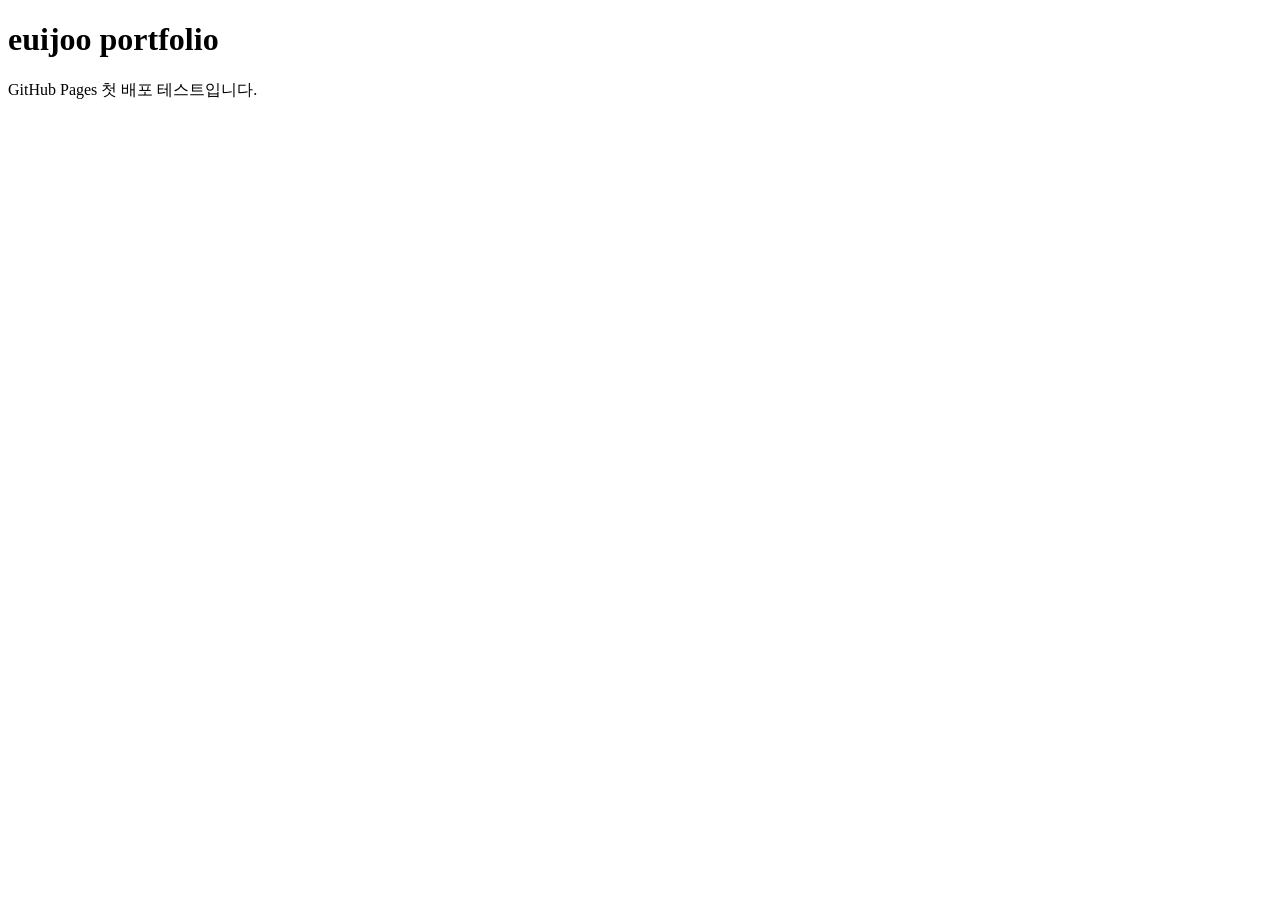
==== index.html @ d1ede88b "Add initial index.html for portfolio site" ====
<!DOCTYPE html>
<html lang="ko">
<head>
  <meta charset="UTF-8" />
  <meta name="viewport" content="width=device-width, initial-scale=1.0" />
  <title>euijoo portfolio</title>
</head>
<body>
  <h1>euijoo portfolio</h1>
  <p>GitHub Pages 첫 배포 테스트입니다.</p>
</body>
</html>
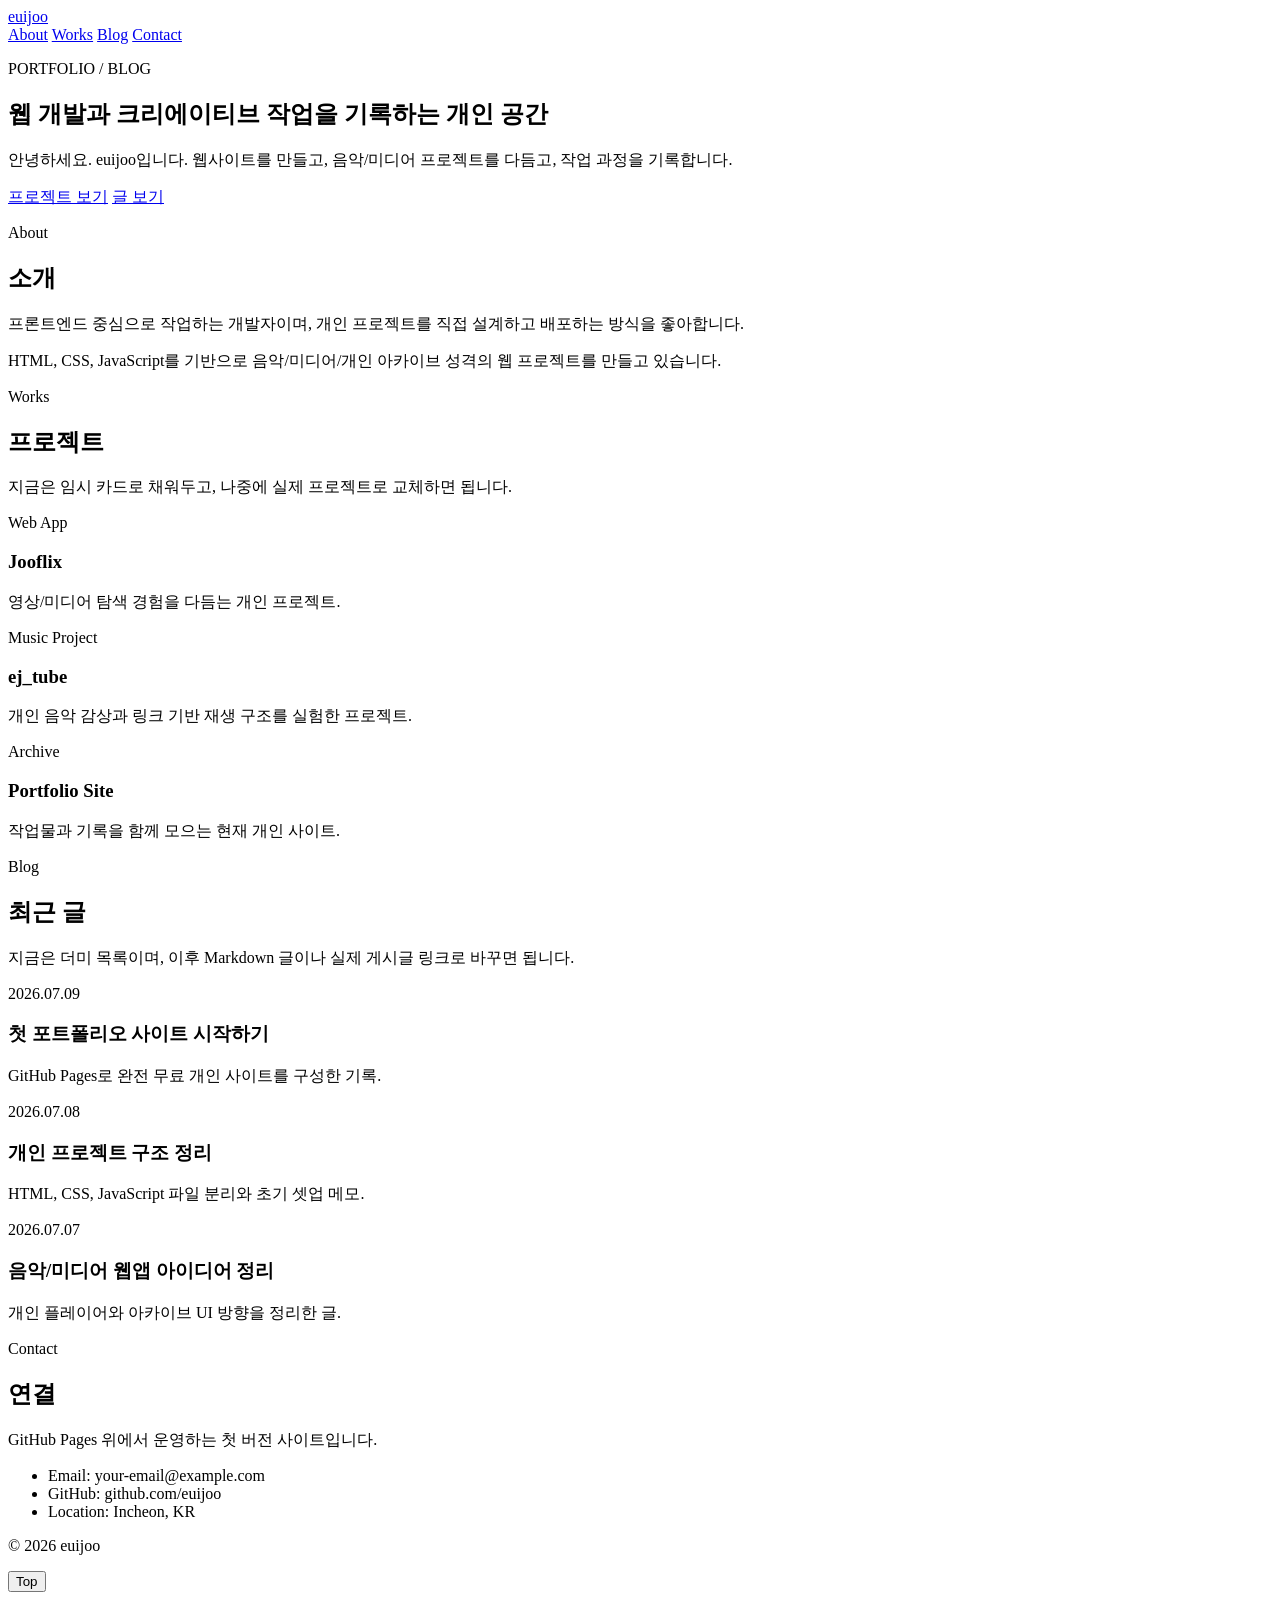
==== commit 97208ce6: "Update index.html" ====
--- a/index.html
+++ b/index.html
@@ -3,10 +3,164 @@
 <head>
   <meta charset="UTF-8" />
   <meta name="viewport" content="width=device-width, initial-scale=1.0" />
-  <title>euijoo portfolio</title>
+  <title>euijoo — portfolio & blog</title>
+  <meta
+    name="description"
+    content="euijoo의 포트폴리오와 블로그. 웹 개발, 크리에이티브 프로젝트, 기록을 담는 개인 사이트."
+  />
+  <link rel="stylesheet" href="style.css" />
 </head>
 <body>
-  <h1>euijoo portfolio</h1>
-  <p>GitHub Pages 첫 배포 테스트입니다.</p>
+  <header class="site-header">
+    <div class="container header-inner">
+      <a href="#home" class="logo">euijoo</a>
+      <nav class="nav">
+        <a href="#about">About</a>
+        <a href="#works">Works</a>
+        <a href="#blog">Blog</a>
+        <a href="#contact">Contact</a>
+      </nav>
+    </div>
+  </header>
+
+  <main id="home">
+    <section class="hero">
+      <div class="container hero-inner">
+        <p class="eyebrow">PORTFOLIO / BLOG</p>
+        <h1>
+          웹 개발과 크리에이티브 작업을
+          기록하는 개인 공간
+        </h1>
+        <p class="hero-text">
+          안녕하세요. euijoo입니다.
+          웹사이트를 만들고, 음악/미디어 프로젝트를 다듬고,
+          작업 과정을 기록합니다.
+        </p>
+        <div class="hero-actions">
+          <a href="#works" class="btn btn-dark">프로젝트 보기</a>
+          <a href="#blog" class="btn btn-light">글 보기</a>
+        </div>
+      </div>
+    </section>
+
+    <section id="about" class="section">
+      <div class="container section-grid">
+        <div>
+          <p class="section-label">About</p>
+          <h2>소개</h2>
+        </div>
+        <div class="content-block">
+          <p>
+            프론트엔드 중심으로 작업하는 개발자이며,
+            개인 프로젝트를 직접 설계하고 배포하는 방식을 좋아합니다.
+          </p>
+          <p>
+            HTML, CSS, JavaScript를 기반으로
+            음악/미디어/개인 아카이브 성격의 웹 프로젝트를 만들고 있습니다.
+          </p>
+        </div>
+      </div>
+    </section>
+
+    <section id="works" class="section border-top">
+      <div class="container">
+        <div class="section-head">
+          <div>
+            <p class="section-label">Works</p>
+            <h2>프로젝트</h2>
+          </div>
+          <p class="section-sub">
+            지금은 임시 카드로 채워두고, 나중에 실제 프로젝트로 교체하면 됩니다.
+          </p>
+        </div>
+
+        <div class="cards">
+          <article class="card">
+            <p class="card-type">Web App</p>
+            <h3>Jooflix</h3>
+            <p>
+              영상/미디어 탐색 경험을 다듬는 개인 프로젝트.
+            </p>
+          </article>
+
+          <article class="card">
+            <p class="card-type">Music Project</p>
+            <h3>ej_tube</h3>
+            <p>
+              개인 음악 감상과 링크 기반 재생 구조를 실험한 프로젝트.
+            </p>
+          </article>
+
+          <article class="card">
+            <p class="card-type">Archive</p>
+            <h3>Portfolio Site</h3>
+            <p>
+              작업물과 기록을 함께 모으는 현재 개인 사이트.
+            </p>
+          </article>
+        </div>
+      </div>
+    </section>
+
+    <section id="blog" class="section border-top">
+      <div class="container">
+        <div class="section-head">
+          <div>
+            <p class="section-label">Blog</p>
+            <h2>최근 글</h2>
+          </div>
+          <p class="section-sub">
+            지금은 더미 목록이며, 이후 Markdown 글이나 실제 게시글 링크로 바꾸면 됩니다.
+          </p>
+        </div>
+
+        <div class="posts">
+          <article class="post-item">
+            <p class="post-date">2026.07.09</p>
+            <h3>첫 포트폴리오 사이트 시작하기</h3>
+            <p>GitHub Pages로 완전 무료 개인 사이트를 구성한 기록.</p>
+          </article>
+
+          <article class="post-item">
+            <p class="post-date">2026.07.08</p>
+            <h3>개인 프로젝트 구조 정리</h3>
+            <p>HTML, CSS, JavaScript 파일 분리와 초기 셋업 메모.</p>
+          </article>
+
+          <article class="post-item">
+            <p class="post-date">2026.07.07</p>
+            <h3>음악/미디어 웹앱 아이디어 정리</h3>
+            <p>개인 플레이어와 아카이브 UI 방향을 정리한 글.</p>
+          </article>
+        </div>
+      </div>
+    </section>
+
+    <section id="contact" class="section border-top">
+      <div class="container section-grid">
+        <div>
+          <p class="section-label">Contact</p>
+          <h2>연결</h2>
+        </div>
+        <div class="content-block">
+          <p>GitHub Pages 위에서 운영하는 첫 버전 사이트입니다.</p>
+          <ul class="contact-list">
+            <li>Email: your-email@example.com</li>
+            <li>GitHub: github.com/euijoo</li>
+            <li>Location: Incheon, KR</li>
+          </ul>
+        </div>
+      </div>
+    </section>
+  </main>
+
+  <footer class="site-footer">
+    <div class="container footer-inner">
+      <p>© 2026 euijoo</p>
+      <button id="toTopBtn" class="top-btn" type="button">Top</button>
+    </div>
+  </footer>
+
+  <script src="script.js"></script>
 </body>
 </html>
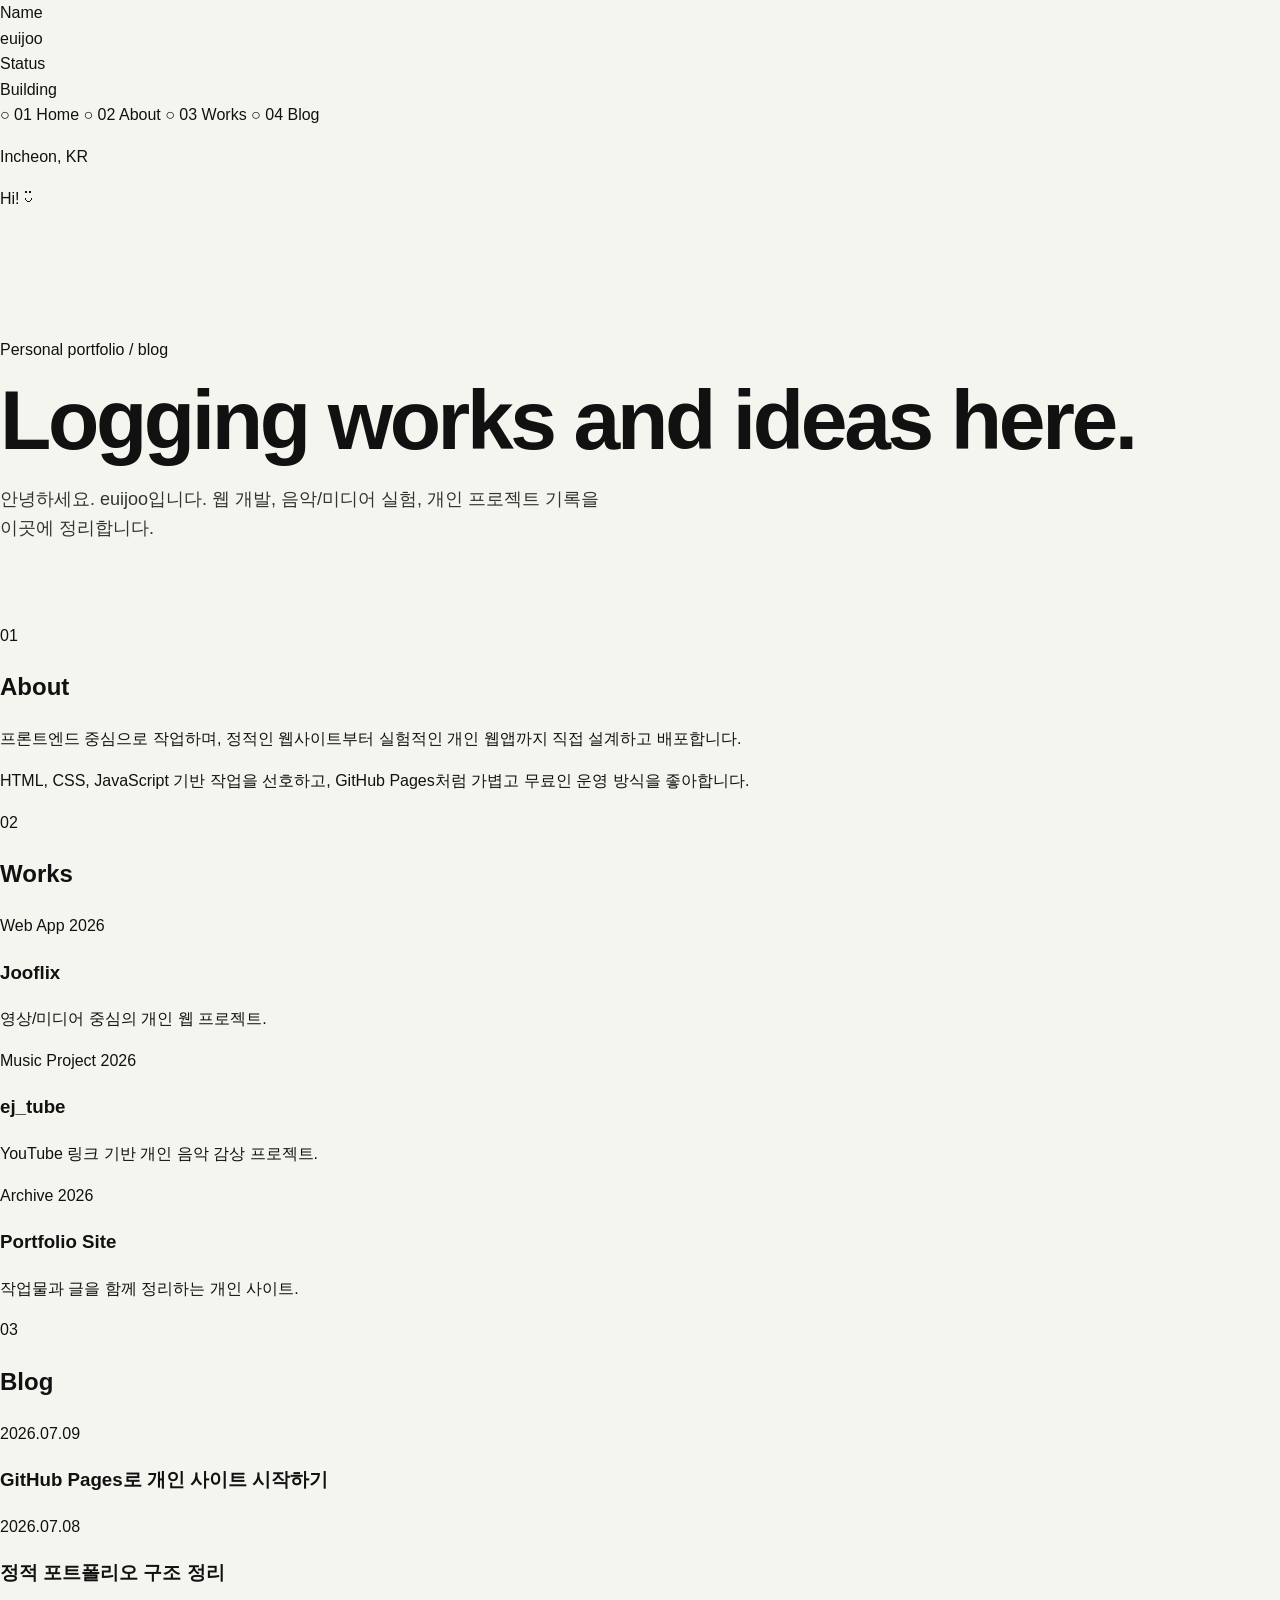
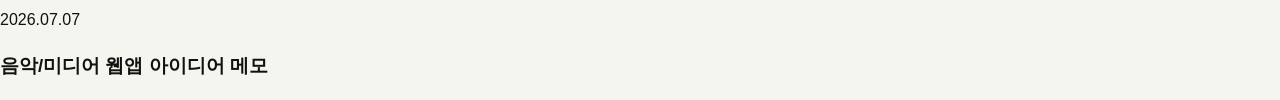
==== commit 8e01ab6e: "Update index.html" ====
--- a/index.html
+++ b/index.html
@@ -1,166 +1,140 @@
 <!DOCTYPE html>
-<html lang="ko">
+<html lang="ko" class="site-root">
 <head>
   <meta charset="UTF-8" />
   <meta name="viewport" content="width=device-width, initial-scale=1.0" />
-  <title>euijoo — portfolio & blog</title>
-  <meta
-    name="description"
-    content="euijoo의 포트폴리오와 블로그. 웹 개발, 크리에이티브 프로젝트, 기록을 담는 개인 사이트."
-  />
+  <title>euijoo ◡̈</title>
+  <meta name="description" content="euijoo의 포트폴리오와 블로그. 웹 개발, 실험, 기록." />
+  <meta name="author" content="euijoo" />
+  <meta property="og:title" content="euijoo ◡̈" />
+  <meta property="og:description" content="웹 개발, 실험, 기록을 담는 개인 사이트." />
+  <meta property="og:type" content="website" />
   <link rel="stylesheet" href="style.css" />
 </head>
 <body>
-  <header class="site-header">
-    <div class="container header-inner">
-      <a href="#home" class="logo">euijoo</a>
-      <nav class="nav">
-        <a href="#about">About</a>
-        <a href="#works">Works</a>
-        <a href="#blog">Blog</a>
-        <a href="#contact">Contact</a>
+  <aside class="sidebar">
+    <div class="sidebar-top">
+      <div class="meta-grid">
+        <div>Name</div>
+        <div>euijoo</div>
+        <div>Status</div>
+        <div>Building</div>
+      </div>
+
+      <nav class="side-nav">
+        <a href="#home"><span class="dot active-dot">○</span> 01 Home</a>
+        <a href="#about"><span class="dot">○</span> 02 About</a>
+        <a href="#works"><span class="dot">○</span> 03 Works</a>
+        <a href="#blog"><span class="dot">○</span> 04 Blog</a>
       </nav>
     </div>
-  </header>
 
-  <main id="home">
+    <div class="sidebar-bottom">
+      <p>Incheon, KR</p>
+    </div>
+  </aside>
+
+  <div class="palette">
+    <div class="palette-item">
+      <span></span>
+      <i style="background:#ceccd3;"></i>
+    </div>
+    <div class="palette-item">
+      <span></span>
+      <i style="background:#bcc8d1;"></i>
+    </div>
+    <div class="palette-item">
+      <span>Hi! ◡̈</span>
+      <i style="background:#d6b5a4;"></i>
+    </div>
+    <div class="palette-item vertical">
+      <i style="background:#beaaac;"></i>
+      <span></span>
+    </div>
+  </div>
+
+  <main class="main" id="home">
     <section class="hero">
-      <div class="container hero-inner">
-        <p class="eyebrow">PORTFOLIO / BLOG</p>
-        <h1>
-          웹 개발과 크리에이티브 작업을
-          기록하는 개인 공간
-        </h1>
-        <p class="hero-text">
-          안녕하세요. euijoo입니다.
-          웹사이트를 만들고, 음악/미디어 프로젝트를 다듬고,
-          작업 과정을 기록합니다.
+      <p class="hero-kicker">Personal portfolio / blog</p>
+      <h1>Logging works and ideas here.</h1>
+      <p class="hero-text">
+        안녕하세요. euijoo입니다.
+        웹 개발, 음악/미디어 실험, 개인 프로젝트 기록을 이곳에 정리합니다.
+      </p>
+    </section>
+
+    <section id="about" class="content-section">
+      <div class="section-index">01</div>
+      <div class="section-body">
+        <h2>About</h2>
+        <p>
+          프론트엔드 중심으로 작업하며, 정적인 웹사이트부터 실험적인 개인 웹앱까지 직접 설계하고 배포합니다.
         </p>
-        <div class="hero-actions">
-          <a href="#works" class="btn btn-dark">프로젝트 보기</a>
-          <a href="#blog" class="btn btn-light">글 보기</a>
-        </div>
+        <p>
+          HTML, CSS, JavaScript 기반 작업을 선호하고, GitHub Pages처럼 가볍고 무료인 운영 방식을 좋아합니다.
+        </p>
       </div>
     </section>
 
-    <section id="about" class="section">
-      <div class="container section-grid">
-        <div>
-          <p class="section-label">About</p>
-          <h2>소개</h2>
-        </div>
-        <div class="content-block">
-          <p>
-            프론트엔드 중심으로 작업하는 개발자이며,
-            개인 프로젝트를 직접 설계하고 배포하는 방식을 좋아합니다.
-          </p>
-          <p>
-            HTML, CSS, JavaScript를 기반으로
-            음악/미디어/개인 아카이브 성격의 웹 프로젝트를 만들고 있습니다.
-          </p>
-        </div>
-      </div>
-    </section>
+    <section id="works" class="content-section">
+      <div class="section-index">02</div>
+      <div class="section-body">
+        <h2>Works</h2>
 
-    <section id="works" class="section border-top">
-      <div class="container">
-        <div class="section-head">
-          <div>
-            <p class="section-label">Works</p>
-            <h2>프로젝트</h2>
-          </div>
-          <p class="section-sub">
-            지금은 임시 카드로 채워두고, 나중에 실제 프로젝트로 교체하면 됩니다.
-          </p>
-        </div>
-
-        <div class="cards">
-          <article class="card">
-            <p class="card-type">Web App</p>
+        <div class="work-list">
+          <article class="work-item">
+            <div class="work-top">
+              <span>Web App</span>
+              <span>2026</span>
+            </div>
             <h3>Jooflix</h3>
-            <p>
-              영상/미디어 탐색 경험을 다듬는 개인 프로젝트.
-            </p>
+            <p>영상/미디어 중심의 개인 웹 프로젝트.</p>
           </article>
 
-          <article class="card">
-            <p class="card-type">Music Project</p>
+          <article class="work-item">
+            <div class="work-top">
+              <span>Music Project</span>
+              <span>2026</span>
+            </div>
             <h3>ej_tube</h3>
-            <p>
-              개인 음악 감상과 링크 기반 재생 구조를 실험한 프로젝트.
-            </p>
+            <p>YouTube 링크 기반 개인 음악 감상 프로젝트.</p>
           </article>
 
-          <article class="card">
-            <p class="card-type">Archive</p>
+          <article class="work-item">
+            <div class="work-top">
+              <span>Archive</span>
+              <span>2026</span>
+            </div>
             <h3>Portfolio Site</h3>
-            <p>
-              작업물과 기록을 함께 모으는 현재 개인 사이트.
-            </p>
+            <p>작업물과 글을 함께 정리하는 개인 사이트.</p>
           </article>
         </div>
       </div>
     </section>
 
-    <section id="blog" class="section border-top">
-      <div class="container">
-        <div class="section-head">
-          <div>
-            <p class="section-label">Blog</p>
-            <h2>최근 글</h2>
-          </div>
-          <p class="section-sub">
-            지금은 더미 목록이며, 이후 Markdown 글이나 실제 게시글 링크로 바꾸면 됩니다.
-          </p>
-        </div>
+    <section id="blog" class="content-section">
+      <div class="section-index">03</div>
+      <div class="section-body">
+        <h2>Blog</h2>
 
-        <div class="posts">
-          <article class="post-item">
-            <p class="post-date">2026.07.09</p>
-            <h3>첫 포트폴리오 사이트 시작하기</h3>
-            <p>GitHub Pages로 완전 무료 개인 사이트를 구성한 기록.</p>
+        <div class="post-list">
+          <article class="post-row">
+            <span>2026.07.09</span>
+            <h3>GitHub Pages로 개인 사이트 시작하기</h3>
           </article>
-
-          <article class="post-item">
-            <p class="post-date">2026.07.08</p>
-            <h3>개인 프로젝트 구조 정리</h3>
-            <p>HTML, CSS, JavaScript 파일 분리와 초기 셋업 메모.</p>
+          <article class="post-row">
+            <span>2026.07.08</span>
+            <h3>정적 포트폴리오 구조 정리</h3>
           </article>
-
-          <article class="post-item">
-            <p class="post-date">2026.07.07</p>
-            <h3>음악/미디어 웹앱 아이디어 정리</h3>
-            <p>개인 플레이어와 아카이브 UI 방향을 정리한 글.</p>
+          <article class="post-row">
+            <span>2026.07.07</span>
+            <h3>음악/미디어 웹앱 아이디어 메모</h3>
           </article>
-        </div>
-      </div>
-    </section>
-
-    <section id="contact" class="section border-top">
-      <div class="container section-grid">
-        <div>
-          <p class="section-label">Contact</p>
-          <h2>연결</h2>
-        </div>
-        <div class="content-block">
-          <p>GitHub Pages 위에서 운영하는 첫 버전 사이트입니다.</p>
-          <ul class="contact-list">
-            <li>Email: your-email@example.com</li>
-            <li>GitHub: github.com/euijoo</li>
-            <li>Location: Incheon, KR</li>
-          </ul>
         </div>
       </div>
     </section>
   </main>
 
-  <footer class="site-footer">
-    <div class="container footer-inner">
-      <p>© 2026 euijoo</p>
-      <button id="toTopBtn" class="top-btn" type="button">Top</button>
-    </div>
-  </footer>
-
   <script src="script.js"></script>
 </body>
 </html>
--- a/style.css
+++ b/style.css
@@ -0,0 +1,341 @@
+:root {
+  --bg: #f5f5f0;
+  --text: #111111;
+  --muted: #666666;
+  --line: #d9d9d2;
+  --card: #ffffff;
+  --point: #1a1a1a;
+}
+
+* {
+  box-sizing: border-box;
+}
+
+html {
+  scroll-behavior: smooth;
+}
+
+body {
+  margin: 0;
+  font-family: Arial, "Apple SD Gothic Neo", "Noto Sans KR", sans-serif;
+  background: var(--bg);
+  color: var(--text);
+  line-height: 1.6;
+}
+
+a {
+  color: inherit;
+  text-decoration: none;
+}
+
+button {
+  font: inherit;
+}
+
+.container {
+  width: min(1100px, calc(100% - 40px));
+  margin: 0 auto;
+}
+
+.site-header {
+  position: sticky;
+  top: 0;
+  z-index: 10;
+  background: rgba(245, 245, 240, 0.92);
+  border-bottom: 1px solid var(--line);
+  backdrop-filter: blur(10px);
+}
+
+.header-inner {
+  display: flex;
+  justify-content: space-between;
+  align-items: center;
+  min-height: 72px;
+  gap: 20px;
+}
+
+.logo {
+  font-size: 20px;
+  font-weight: 700;
+  letter-spacing: 0.04em;
+}
+
+.nav {
+  display: flex;
+  gap: 18px;
+  flex-wrap: wrap;
+}
+
+.nav a {
+  font-size: 14px;
+  color: var(--muted);
+}
+
+.nav a:hover {
+  color: var(--text);
+}
+
+.hero {
+  padding: 110px 0 80px;
+}
+
+.hero-inner {
+  max-width: 760px;
+}
+
+.eyebrow {
+  margin: 0 0 14px;
+  font-size: 12px;
+  letter-spacing: 0.18em;
+  color: var(--muted);
+}
+
+.hero h1 {
+  margin: 0;
+  font-size: clamp(40px, 7vw, 84px);
+  line-height: 0.98;
+  letter-spacing: -0.04em;
+}
+
+.hero-text {
+  max-width: 620px;
+  margin: 24px 0 0;
+  font-size: 18px;
+  color: #333333;
+}
+
+.hero-actions {
+  display: flex;
+  gap: 12px;
+  margin-top: 30px;
+  flex-wrap: wrap;
+}
+
+.btn {
+  display: inline-flex;
+  align-items: center;
+  justify-content: center;
+  min-width: 140px;
+  height: 48px;
+  padding: 0 18px;
+  border: 1px solid var(--text);
+  transition: 0.2s ease;
+}
+
+.btn-dark {
+  background: var(--text);
+  color: #ffffff;
+}
+
+.btn-light {
+  background: transparent;
+  color: var(--text);
+}
+
+.btn:hover {
+  transform: translateY(-1px);
+}
+
+.section {
+  padding: 56px 0;
+}
+
+.border-top {
+  border-top: 1px solid var(--line);
+}
+
+.section-grid {
+  display: grid;
+  grid-template-columns: 220px 1fr;
+  gap: 24px;
+}
+
+.section-label {
+  margin: 0 0 10px;
+  font-size: 12px;
+  letter-spacing: 0.16em;
+  color: var(--muted);
+  text-transform: uppercase;
+}
+
+.section h2 {
+  margin: 0;
+  font-size: 34px;
+  letter-spacing: -0.03em;
+}
+
+.content-block p {
+  margin: 0 0 16px;
+  font-size: 17px;
+}
+
+.section-head {
+  display: flex;
+  justify-content: space-between;
+  align-items: end;
+  gap: 24px;
+  margin-bottom: 24px;
+}
+
+.section-sub {
+  max-width: 520px;
+  margin: 0;
+  color: var(--muted);
+  font-size: 15px;
+}
+
+.cards {
+  display: grid;
+  grid-template-columns: repeat(3, minmax(0, 1fr));
+  gap: 16px;
+}
+
+.card {
+  background: var(--card);
+  border: 1px solid var(--line);
+  padding: 22px;
+  min-height: 220px;
+  display: flex;
+  flex-direction: column;
+  justify-content: space-between;
+}
+
+.card-type {
+  margin: 0 0 24px;
+  font-size: 12px;
+  letter-spacing: 0.12em;
+  color: var(--muted);
+  text-transform: uppercase;
+}
+
+.card h3 {
+  margin: 0 0 12px;
+  font-size: 24px;
+  letter-spacing: -0.02em;
+}
+
+.card p:last-child {
+  margin: 0;
+  color: #333333;
+}
+
+.posts {
+  border-top: 1px solid var(--line);
+}
+
+.post-item {
+  padding: 22px 0;
+  border-bottom: 1px solid var(--line);
+}
+
+.post-date {
+  margin: 0 0 8px;
+  font-size: 13px;
+  color: var(--muted);
+}
+
+.post-item h3 {
+  margin: 0 0 8px;
+  font-size: 24px;
+  letter-spacing: -0.02em;
+}
+
+.post-item p:last-child {
+  margin: 0;
+  color: #333333;
+}
+
+.contact-list {
+  list-style: none;
+  padding: 0;
+  margin: 20px 0 0;
+}
+
+.contact-list li {
+  padding: 8px 0;
+  border-bottom: 1px solid var(--line);
+}
+
+.site-footer {
+  border-top: 1px solid var(--line);
+  padding: 18px 0 28px;
+}
+
+.footer-inner {
+  display: flex;
+  justify-content: space-between;
+  align-items: center;
+  gap: 16px;
+}
+
+.top-btn {
+  width: 72px;
+  height: 40px;
+  border: 1px solid var(--text);
+  background: transparent;
+  color: var(--text);
+  cursor: pointer;
+}
+
+.top-btn:hover {
+  background: var(--text);
+  color: #fff;
+}
+
+@media (max-width: 900px) {
+  .section-grid {
+    grid-template-columns: 1fr;
+  }
+
+  .section-head {
+    flex-direction: column;
+    align-items: flex-start;
+  }
+
+  .cards {
+    grid-template-columns: 1fr;
+  }
+}
+
+@media (max-width: 640px) {
+  .container {
+    width: min(100% - 28px, 1100px);
+  }
+
+  .header-inner {
+    min-height: 64px;
+    align-items: flex-start;
+    padding: 14px 0;
+    flex-direction: column;
+  }
+
+  .nav {
+    gap: 12px;
+  }
+
+  .hero {
+    padding: 84px 0 48px;
+  }
+
+  .hero-text {
+    font-size: 16px;
+  }
+
+  .section {
+    padding: 42px 0;
+  }
+
+  .section h2 {
+    font-size: 28px;
+  }
+
+  .post-item h3,
+  .card h3 {
+    font-size: 22px;
+  }
+
+  .footer-inner {
+    flex-direction: column;
+    align-items: flex-start;
+  }
+}
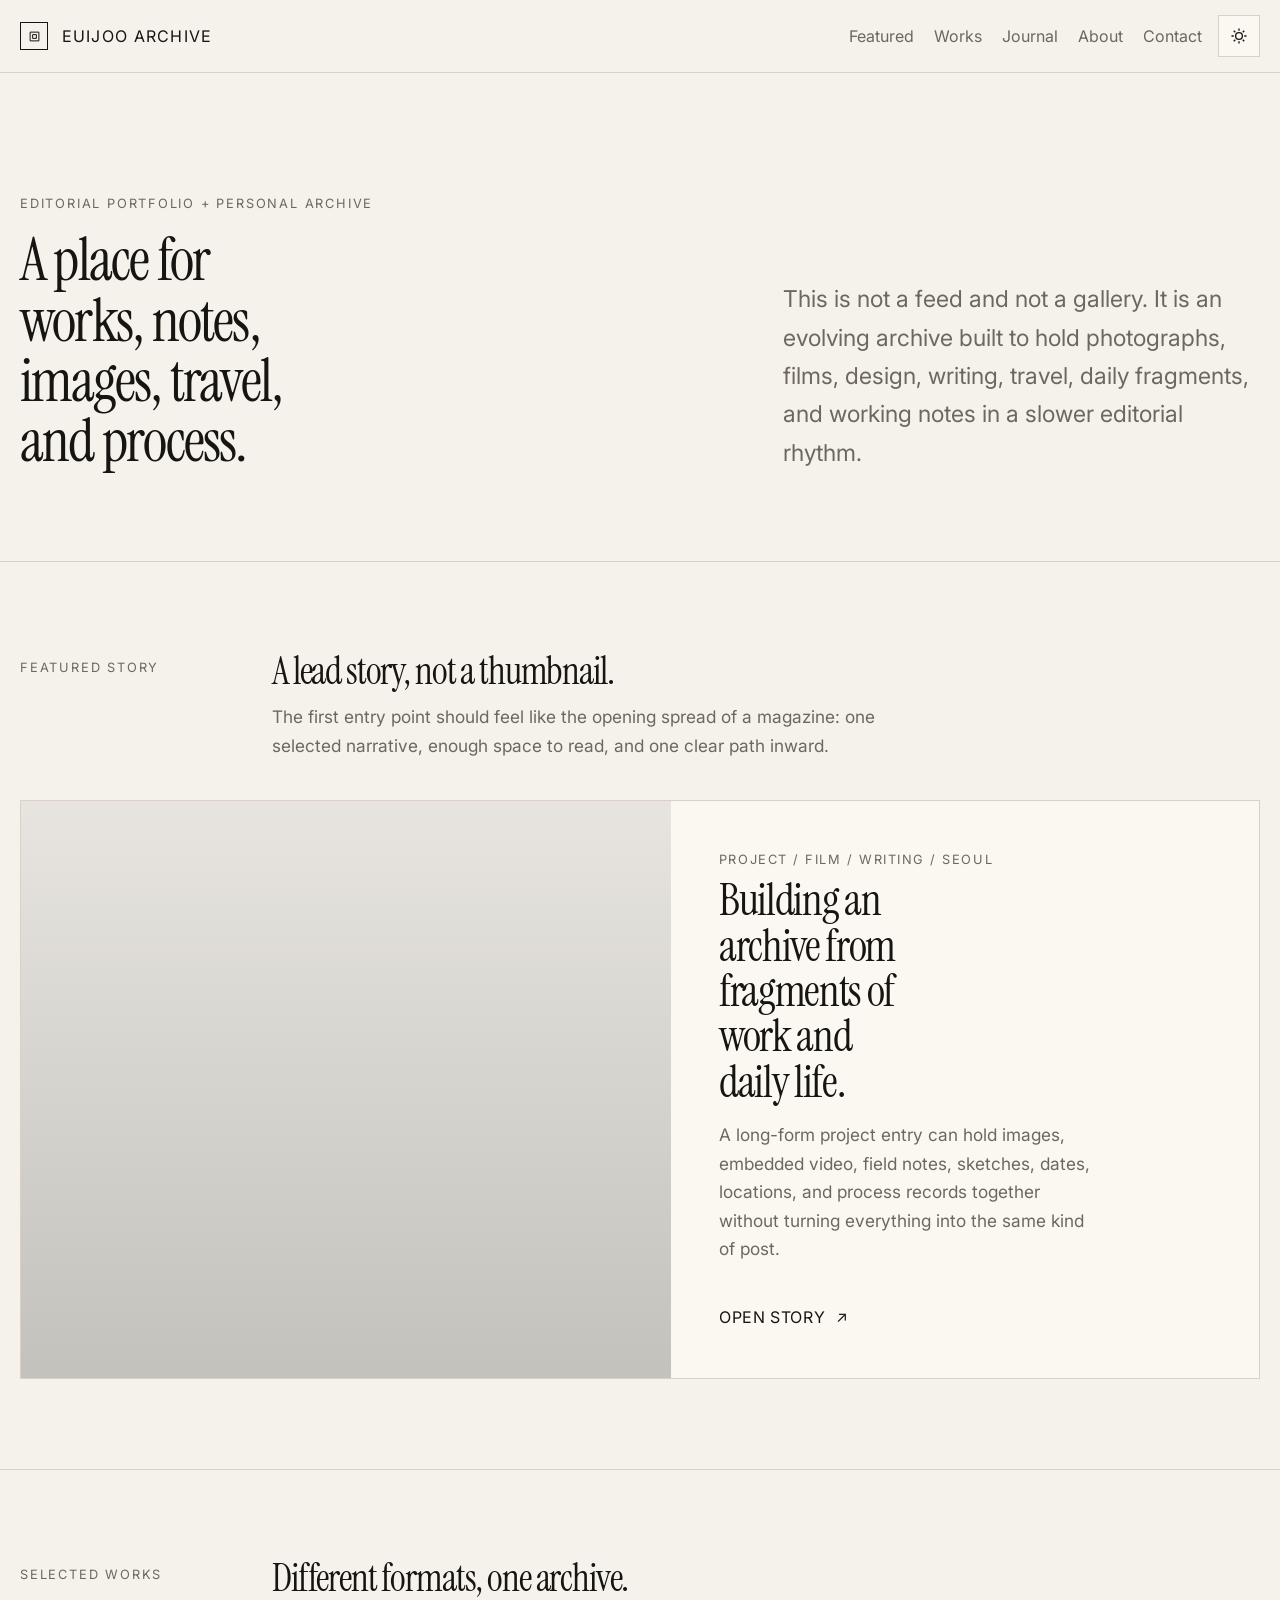
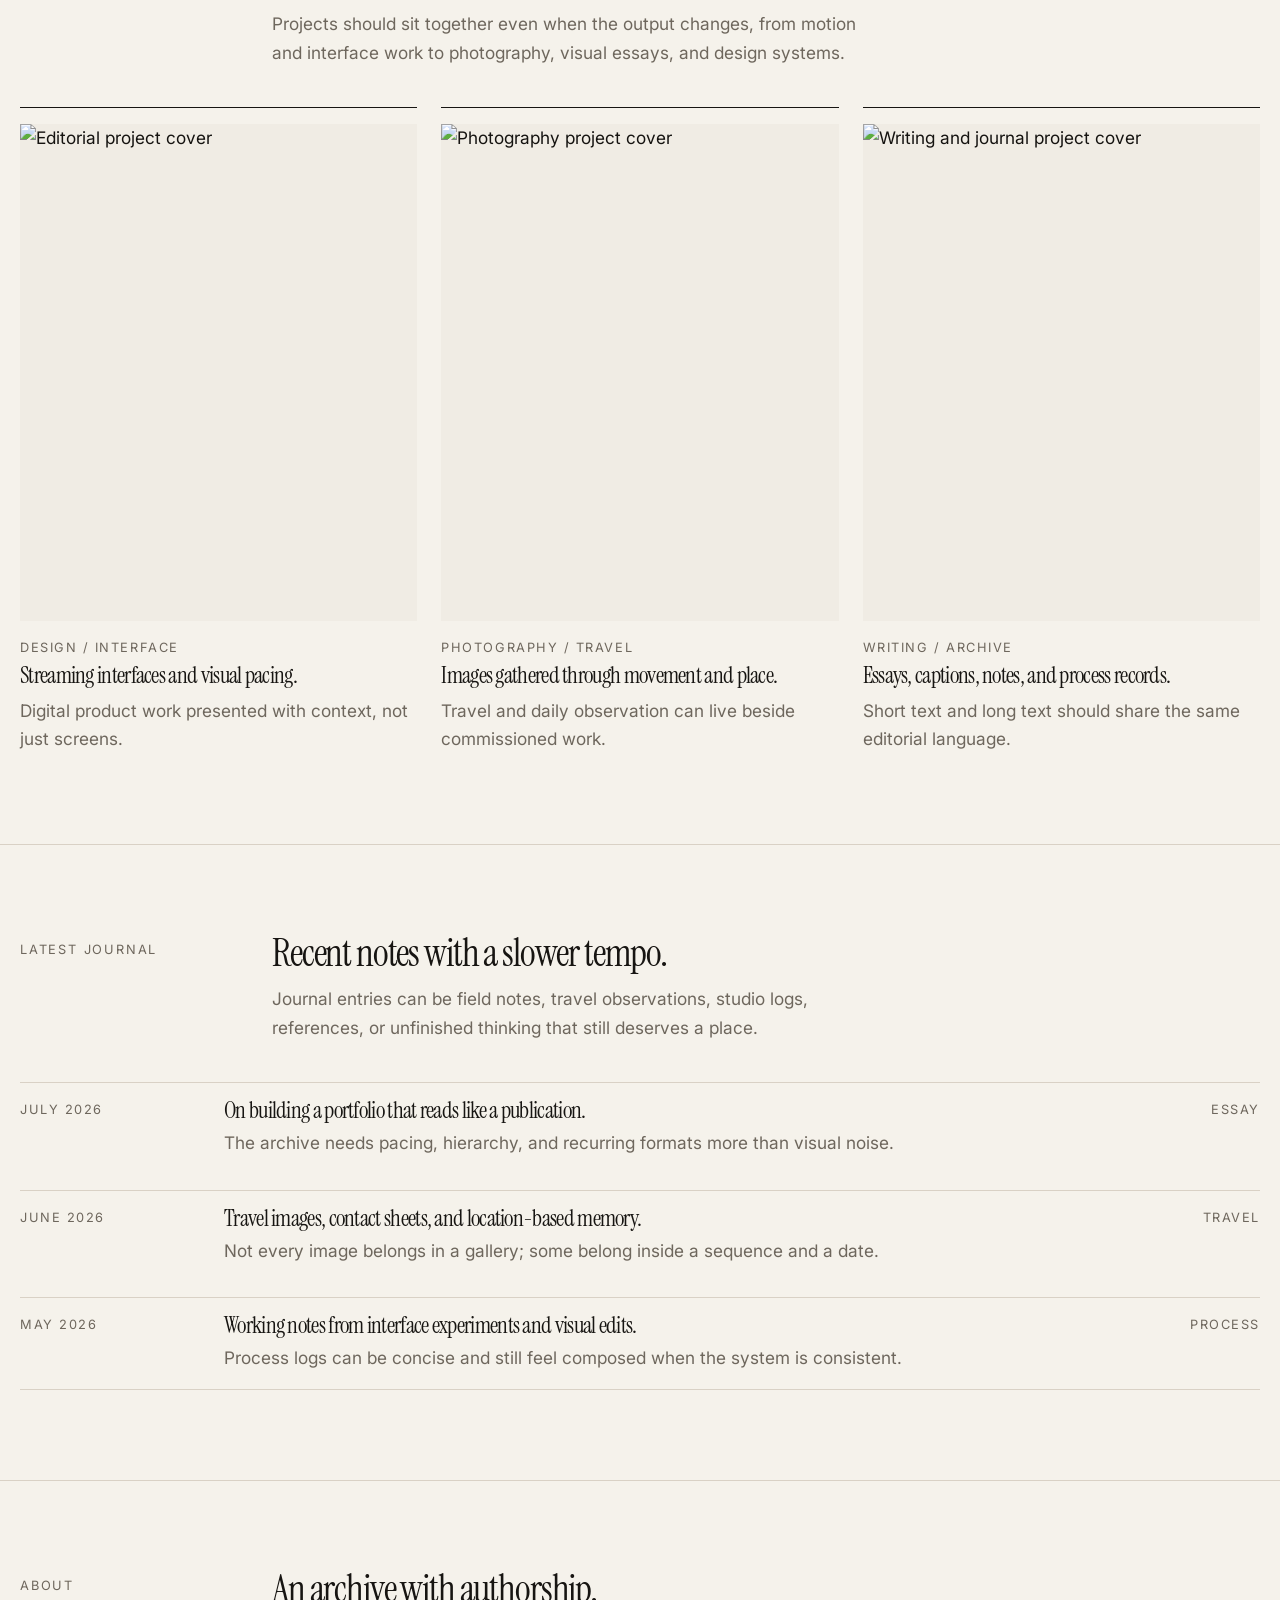
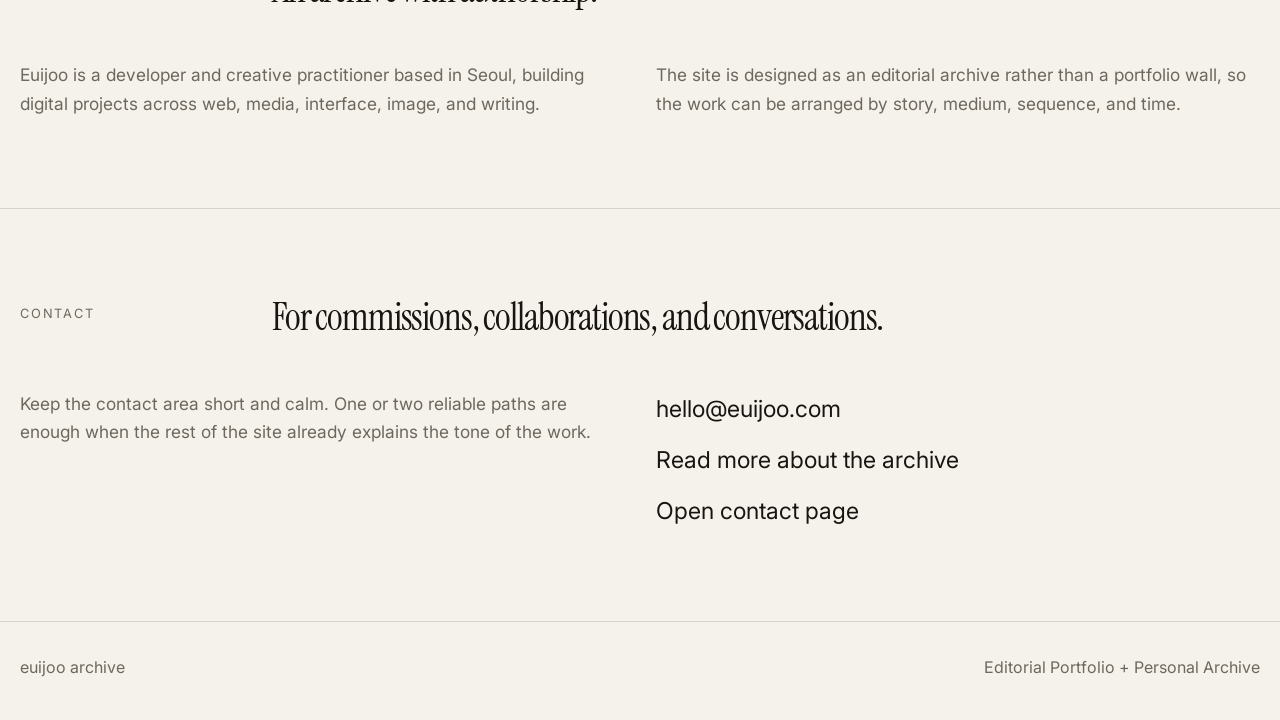
==== commit 094a1f00: "Update index.html" ====
--- a/index.html
+++ b/index.html
@@ -1,140 +1,733 @@
-<!DOCTYPE html>
-<html lang="ko" class="site-root">
-<head>
-  <meta charset="UTF-8" />
-  <meta name="viewport" content="width=device-width, initial-scale=1.0" />
-  <title>euijoo ◡̈</title>
-  <meta name="description" content="euijoo의 포트폴리오와 블로그. 웹 개발, 실험, 기록." />
-  <meta name="author" content="euijoo" />
-  <meta property="og:title" content="euijoo ◡̈" />
-  <meta property="og:description" content="웹 개발, 실험, 기록을 담는 개인 사이트." />
-  <meta property="og:type" content="website" />
-  <link rel="stylesheet" href="style.css" />
-</head>
-<body>
-  <aside class="sidebar">
-    <div class="sidebar-top">
-      <div class="meta-grid">
-        <div>Name</div>
-        <div>euijoo</div>
-        <div>Status</div>
-        <div>Building</div>
-      </div>
-
-      <nav class="side-nav">
-        <a href="#home"><span class="dot active-dot">○</span> 01 Home</a>
-        <a href="#about"><span class="dot">○</span> 02 About</a>
-        <a href="#works"><span class="dot">○</span> 03 Works</a>
-        <a href="#blog"><span class="dot">○</span> 04 Blog</a>
-      </nav>
-    </div>
-
-    <div class="sidebar-bottom">
-      <p>Incheon, KR</p>
-    </div>
-  </aside>
-
-  <div class="palette">
-    <div class="palette-item">
-      <span></span>
-      <i style="background:#ceccd3;"></i>
-    </div>
-    <div class="palette-item">
-      <span></span>
-      <i style="background:#bcc8d1;"></i>
-    </div>
-    <div class="palette-item">
-      <span>Hi! ◡̈</span>
-      <i style="background:#d6b5a4;"></i>
-    </div>
-    <div class="palette-item vertical">
-      <i style="background:#beaaac;"></i>
-      <span></span>
-    </div>
-  </div>
-
-  <main class="main" id="home">
-    <section class="hero">
-      <p class="hero-kicker">Personal portfolio / blog</p>
-      <h1>Logging works and ideas here.</h1>
-      <p class="hero-text">
-        안녕하세요. euijoo입니다.
-        웹 개발, 음악/미디어 실험, 개인 프로젝트 기록을 이곳에 정리합니다.
-      </p>
-    </section>
-
-    <section id="about" class="content-section">
-      <div class="section-index">01</div>
-      <div class="section-body">
-        <h2>About</h2>
-        <p>
-          프론트엔드 중심으로 작업하며, 정적인 웹사이트부터 실험적인 개인 웹앱까지 직접 설계하고 배포합니다.
-        </p>
-        <p>
-          HTML, CSS, JavaScript 기반 작업을 선호하고, GitHub Pages처럼 가볍고 무료인 운영 방식을 좋아합니다.
-        </p>
-      </div>
-    </section>
-
-    <section id="works" class="content-section">
-      <div class="section-index">02</div>
-      <div class="section-body">
-        <h2>Works</h2>
-
-        <div class="work-list">
-          <article class="work-item">
-            <div class="work-top">
-              <span>Web App</span>
-              <span>2026</span>
-            </div>
-            <h3>Jooflix</h3>
-            <p>영상/미디어 중심의 개인 웹 프로젝트.</p>
-          </article>
-
-          <article class="work-item">
-            <div class="work-top">
-              <span>Music Project</span>
-              <span>2026</span>
-            </div>
-            <h3>ej_tube</h3>
-            <p>YouTube 링크 기반 개인 음악 감상 프로젝트.</p>
-          </article>
-
-          <article class="work-item">
-            <div class="work-top">
-              <span>Archive</span>
-              <span>2026</span>
-            </div>
-            <h3>Portfolio Site</h3>
-            <p>작업물과 글을 함께 정리하는 개인 사이트.</p>
-          </article>
-        </div>
-      </div>
-    </section>
-
-    <section id="blog" class="content-section">
-      <div class="section-index">03</div>
-      <div class="section-body">
-        <h2>Blog</h2>
-
-        <div class="post-list">
-          <article class="post-row">
-            <span>2026.07.09</span>
-            <h3>GitHub Pages로 개인 사이트 시작하기</h3>
-          </article>
-          <article class="post-row">
-            <span>2026.07.08</span>
-            <h3>정적 포트폴리오 구조 정리</h3>
-          </article>
-          <article class="post-row">
-            <span>2026.07.07</span>
-            <h3>음악/미디어 웹앱 아이디어 메모</h3>
-          </article>
-        </div>
-      </div>
-    </section>
-  </main>
-
-  <script src="script.js"></script>
-</body>
-</html>
+<!DOCTYPE html>
+<html lang="ko">
+<head>
+  <meta charset="UTF-8" />
+  <meta name="viewport" content="width=device-width, initial-scale=1.0" />
+  <title>euijoo — Editorial Archive</title>
+  <meta
+    name="description"
+    content="An editorial portfolio and personal archive for image, film, design, writing, travel, and process."
+  />
+
+  <link rel="preconnect" href="https://fonts.googleapis.com">
+  <link rel="preconnect" href="https://fonts.gstatic.com" crossorigin>
+  <link href="https://fonts.googleapis.com/css2?family=Instrument+Serif:ital@0;1&family=Inter:wght@400;500;600;700&display=swap" rel="stylesheet">
+
+  <style>
+    :root,
+    [data-theme="light"] {
+      --bg: #f5f2eb;
+      --bg-soft: #f0ece4;
+      --surface: #fbf8f2;
+      --line: #d9d1c5;
+      --text: #171512;
+      --muted: #6e675d;
+      --accent: #1f4b45;
+      --accent-soft: #d9e4df;
+
+      --font-display: 'Instrument Serif', Georgia, serif;
+      --font-body: 'Inter', Arial, sans-serif;
+
+      --text-xs: clamp(0.75rem, 0.72rem + 0.1vw, 0.82rem);
+      --text-sm: clamp(0.9rem, 0.86rem + 0.2vw, 1rem);
+      --text-base: clamp(1rem, 0.97rem + 0.2vw, 1.08rem);
+      --text-lg: clamp(1.2rem, 1.05rem + 0.5vw, 1.5rem);
+      --text-xl: clamp(1.8rem, 1.2rem + 1.5vw, 2.8rem);
+      --text-2xl: clamp(2.5rem, 1.3rem + 3vw, 4.8rem);
+
+      --space-2: 0.5rem;
+      --space-3: 0.75rem;
+      --space-4: 1rem;
+      --space-5: 1.25rem;
+      --space-6: 1.5rem;
+      --space-8: 2rem;
+      --space-10: 2.5rem;
+      --space-12: 3rem;
+      --space-16: 4rem;
+      --space-20: 5rem;
+      --space-24: 6rem;
+
+      --content: 1240px;
+      --reading: 68ch;
+    }
+
+    [data-theme="dark"] {
+      --bg: #121110;
+      --bg-soft: #181715;
+      --surface: #1c1b19;
+      --line: #34312c;
+      --text: #f3efe8;
+      --muted: #a29a90;
+      --accent: #87a89f;
+      --accent-soft: #22312d;
+    }
+
+    * {
+      box-sizing: border-box;
+      margin: 0;
+      padding: 0;
+    }
+
+    html {
+      scroll-behavior: smooth;
+    }
+
+    body {
+      background: var(--bg);
+      color: var(--text);
+      font-family: var(--font-body);
+      font-size: var(--text-base);
+      line-height: 1.65;
+      -webkit-font-smoothing: antialiased;
+      text-rendering: optimizeLegibility;
+    }
+
+    img {
+      display: block;
+      max-width: 100%;
+      height: auto;
+    }
+
+    a {
+      color: inherit;
+      text-decoration: none;
+    }
+
+    button {
+      border: 0;
+      background: none;
+      color: inherit;
+      font: inherit;
+      cursor: pointer;
+    }
+
+    .container {
+      width: min(var(--content), calc(100% - 2rem));
+      margin: 0 auto;
+    }
+
+    .site-header {
+      position: sticky;
+      top: 0;
+      z-index: 20;
+      backdrop-filter: blur(12px);
+      background: color-mix(in srgb, var(--bg) 88%, transparent);
+      border-bottom: 1px solid var(--line);
+    }
+
+    .header-inner {
+      min-height: 72px;
+      display: grid;
+      grid-template-columns: 1fr auto auto;
+      align-items: center;
+      gap: var(--space-4);
+    }
+
+    .brand {
+      display: inline-flex;
+      align-items: center;
+      gap: 0.85rem;
+      font-size: var(--text-sm);
+      letter-spacing: 0.08em;
+      text-transform: uppercase;
+    }
+
+    .brand-mark {
+      width: 28px;
+      height: 28px;
+      border: 1px solid currentColor;
+      display: grid;
+      place-items: center;
+      flex-shrink: 0;
+    }
+
+    .brand-mark svg {
+      width: 15px;
+      height: 15px;
+    }
+
+    .nav {
+      display: flex;
+      align-items: center;
+      gap: 1.25rem;
+      font-size: var(--text-sm);
+    }
+
+    .nav a {
+      position: relative;
+      padding: 0.25rem 0;
+      color: var(--muted);
+    }
+
+    .nav a:hover,
+    .nav a:focus-visible {
+      color: var(--text);
+    }
+
+    .theme-toggle {
+      width: 42px;
+      height: 42px;
+      border: 1px solid var(--line);
+      display: grid;
+      place-items: center;
+      background: var(--surface);
+    }
+
+    .theme-toggle:hover,
+    .theme-toggle:focus-visible {
+      border-color: var(--text);
+    }
+
+    .hero {
+      padding: clamp(4rem, 9vw, 8rem) 0 clamp(3rem, 7vw, 6rem);
+      border-bottom: 1px solid var(--line);
+    }
+
+    .hero-grid {
+      display: grid;
+      grid-template-columns: 1.2fr 0.8fr;
+      gap: var(--space-12);
+      align-items: end;
+    }
+
+    .eyebrow {
+      display: inline-block;
+      margin-bottom: var(--space-4);
+      font-size: var(--text-xs);
+      letter-spacing: 0.14em;
+      text-transform: uppercase;
+      color: var(--muted);
+    }
+
+    h1, h2, h3 {
+      font-weight: 400;
+      line-height: 1.02;
+      letter-spacing: -0.03em;
+      font-family: var(--font-display);
+    }
+
+    h1 {
+      max-width: 11ch;
+      font-size: var(--text-2xl);
+    }
+
+    .hero-copy {
+      max-width: 34ch;
+      color: var(--muted);
+      font-size: var(--text-lg);
+    }
+
+    .section {
+      padding: clamp(3rem, 7vw, 6rem) 0;
+      border-bottom: 1px solid var(--line);
+    }
+
+    .section-heading {
+      display: grid;
+      grid-template-columns: 220px 1fr;
+      gap: var(--space-8);
+      margin-bottom: var(--space-10);
+      align-items: start;
+    }
+
+    .section-label {
+      font-size: var(--text-xs);
+      letter-spacing: 0.14em;
+      text-transform: uppercase;
+      color: var(--muted);
+      padding-top: 0.3rem;
+    }
+
+    .section-title-wrap h2 {
+      font-size: var(--text-xl);
+      margin-bottom: var(--space-3);
+    }
+
+    .section-title-wrap p {
+      max-width: 56ch;
+      color: var(--muted);
+    }
+
+    .featured-card {
+      display: grid;
+      grid-template-columns: 1.05fr 0.95fr;
+      min-height: 560px;
+      border: 1px solid var(--line);
+      background: var(--surface);
+    }
+
+    .featured-media {
+      min-height: 100%;
+      background:
+        linear-gradient(to bottom, rgba(0,0,0,0.08), rgba(0,0,0,0.22)),
+        url('https://picsum.photos/seed/euijoo-archive-1/1200/1400') center/cover;
+    }
+
+    .featured-body {
+      display: flex;
+      flex-direction: column;
+      justify-content: space-between;
+      padding: clamp(1.5rem, 4vw, 3rem);
+      gap: var(--space-10);
+    }
+
+    .meta {
+      font-size: var(--text-xs);
+      letter-spacing: 0.12em;
+      text-transform: uppercase;
+      color: var(--muted);
+    }
+
+    .featured-body h3 {
+      font-size: clamp(2rem, 1.5rem + 1.6vw, 3.5rem);
+      max-width: 10ch;
+      margin: 0.5rem 0 1rem;
+    }
+
+    .featured-body p {
+      max-width: 34ch;
+      color: var(--muted);
+    }
+
+    .text-link {
+      display: inline-flex;
+      align-items: center;
+      gap: 0.65rem;
+      font-size: var(--text-sm);
+      letter-spacing: 0.04em;
+      text-transform: uppercase;
+    }
+
+    .text-link::after {
+      content: "↗";
+      font-size: 0.95em;
+    }
+
+    .grid-3 {
+      display: grid;
+      grid-template-columns: repeat(3, 1fr);
+      gap: var(--space-6);
+    }
+
+    .archive-card {
+      border-top: 1px solid var(--text);
+      padding-top: var(--space-4);
+    }
+
+    .archive-thumb {
+      aspect-ratio: 4 / 5;
+      margin-bottom: var(--space-4);
+      background: var(--bg-soft);
+      overflow: hidden;
+    }
+
+    .archive-thumb img {
+      width: 100%;
+      height: 100%;
+      object-fit: cover;
+      filter: saturate(0.92) contrast(1.02);
+    }
+
+    .archive-card h3 {
+      font-size: var(--text-lg);
+      margin: 0.35rem 0 0.6rem;
+    }
+
+    .archive-card p,
+    .journal-item p,
+    .about-grid p,
+    .contact-grid p {
+      color: var(--muted);
+    }
+
+    .journal-list {
+      display: grid;
+      gap: var(--space-4);
+    }
+
+    .journal-item {
+      display: grid;
+      grid-template-columns: 180px 1fr auto;
+      gap: var(--space-6);
+      align-items: start;
+      padding: var(--space-4) 0;
+      border-top: 1px solid var(--line);
+    }
+
+    .journal-item:last-child {
+      border-bottom: 1px solid var(--line);
+    }
+
+    .journal-date,
+    .journal-type {
+      font-size: var(--text-xs);
+      text-transform: uppercase;
+      letter-spacing: 0.12em;
+      color: var(--muted);
+    }
+
+    .journal-item h3 {
+      font-size: var(--text-lg);
+      margin-bottom: 0.4rem;
+    }
+
+    .about-grid,
+    .contact-grid {
+      display: grid;
+      grid-template-columns: 1fr 1fr;
+      gap: var(--space-8);
+    }
+
+    .about-grid p,
+    .contact-grid p {
+      max-width: var(--reading);
+    }
+
+    .contact-links {
+      display: grid;
+      gap: var(--space-3);
+      font-size: var(--text-lg);
+    }
+
+    .contact-links a {
+      width: fit-content;
+      border-bottom: 1px solid transparent;
+    }
+
+    .contact-links a:hover,
+    .contact-links a:focus-visible {
+      border-color: currentColor;
+    }
+
+    .site-footer {
+      padding: var(--space-8) 0 var(--space-10);
+      font-size: var(--text-sm);
+      color: var(--muted);
+    }
+
+    .footer-inner {
+      display: flex;
+      justify-content: space-between;
+      gap: var(--space-4);
+      flex-wrap: wrap;
+    }
+
+    @media (max-width: 1024px) {
+      .hero-grid,
+      .featured-card,
+      .section-heading,
+      .about-grid,
+      .contact-grid,
+      .journal-item {
+        grid-template-columns: 1fr;
+      }
+
+      .grid-3 {
+        grid-template-columns: 1fr 1fr;
+      }
+
+      .section-label {
+        padding-top: 0;
+      }
+
+      .featured-card {
+        min-height: auto;
+      }
+
+      .featured-media {
+        min-height: 420px;
+      }
+
+      .journal-item {
+        gap: var(--space-3);
+      }
+    }
+
+    @media (max-width: 720px) {
+      .header-inner {
+        grid-template-columns: 1fr auto;
+      }
+
+      .nav {
+        grid-column: 1 / -1;
+        padding-bottom: 0.85rem;
+        overflow-x: auto;
+      }
+
+      .grid-3 {
+        grid-template-columns: 1fr;
+      }
+
+      .hero-copy {
+        font-size: var(--text-base);
+      }
+
+      .featured-media {
+        min-height: 300px;
+      }
+
+      .featured-body h3 {
+        max-width: 100%;
+      }
+    }
+  </style>
+</head>
+<body>
+  <header class="site-header">
+    <div class="container header-inner">
+      <a class="brand" href="#top" aria-label="euijoo home">
+        <span class="brand-mark" aria-hidden="true">
+          <svg viewBox="0 0 24 24" fill="none" stroke="currentColor" stroke-width="1.6">
+            <path d="M5 5h14v14H5z"></path>
+            <path d="M9 9h6v6H9z"></path>
+          </svg>
+        </span>
+        <span>euijoo archive</span>
+      </a>
+
+      <nav class="nav" aria-label="Primary">
+        <a href="#featured">Featured</a>
+        <a href="#works">Works</a>
+        <a href="#journal">Journal</a>
+        <a href="about.html">About</a>
+        <a href="contact.html">Contact</a>
+      </nav>
+
+      <button class="theme-toggle" type="button" data-theme-toggle aria-label="Toggle theme">
+        <svg width="18" height="18" viewBox="0 0 24 24" fill="none" stroke="currentColor" stroke-width="1.8" aria-hidden="true">
+          <circle cx="12" cy="12" r="4.5"></circle>
+          <path d="M12 2v3M12 19v3M2 12h3M19 12h3M4.93 4.93l2.12 2.12M16.95 16.95l2.12 2.12M19.07 4.93l-2.12 2.12M7.05 16.95l-2.12 2.12"></path>
+        </svg>
+      </button>
+    </div>
+  </header>
+
+  <main id="top">
+    <section class="hero">
+      <div class="container hero-grid">
+        <div>
+          <span class="eyebrow">Editorial Portfolio + Personal Archive</span>
+          <h1>
+            A place for works,
+            notes, images,
+            travel, and process.
+          </h1>
+        </div>
+
+        <p class="hero-copy">
+          This is not a feed and not a gallery. It is an evolving archive built to hold
+          photographs, films, design, writing, travel, daily fragments, and working notes
+          in a slower editorial rhythm.
+        </p>
+      </div>
+    </section>
+
+    <section class="section" id="featured">
+      <div class="container">
+        <div class="section-heading">
+          <div class="section-label">Featured Story</div>
+          <div class="section-title-wrap">
+            <h2>A lead story, not a thumbnail.</h2>
+            <p>
+              The first entry point should feel like the opening spread of a magazine:
+              one selected narrative, enough space to read, and one clear path inward.
+            </p>
+          </div>
+        </div>
+
+        <article class="featured-card">
+          <div class="featured-media" aria-hidden="true"></div>
+
+          <div class="featured-body">
+            <div>
+              <div class="meta">Project / Film / Writing / Seoul</div>
+              <h3>Building an archive from fragments of work and daily life.</h3>
+              <p>
+                A long-form project entry can hold images, embedded video, field notes,
+                sketches, dates, locations, and process records together without turning
+                everything into the same kind of post.
+              </p>
+            </div>
+
+            <a class="text-link" href="project/index.html">Open story</a>
+          </div>
+        </article>
+      </div>
+    </section>
+
+    <section class="section" id="works">
+      <div class="container">
+        <div class="section-heading">
+          <div class="section-label">Selected Works</div>
+          <div class="section-title-wrap">
+            <h2>Different formats, one archive.</h2>
+            <p>
+              Projects should sit together even when the output changes, from motion and
+              interface work to photography, visual essays, and design systems.
+            </p>
+          </div>
+        </div>
+
+        <div class="grid-3">
+          <article class="archive-card">
+            <div class="archive-thumb">
+              <img
+                src="https://picsum.photos/seed/euijoo-work-1/900/1100"
+                alt="Editorial project cover"
+                width="900"
+                height="1100"
+                loading="lazy"
+              />
+            </div>
+            <div class="meta">Design / Interface</div>
+            <h3>Streaming interfaces and visual pacing.</h3>
+            <p>Digital product work presented with context, not just screens.</p>
+          </article>
+
+          <article class="archive-card">
+            <div class="archive-thumb">
+              <img
+                src="https://picsum.photos/seed/euijoo-work-2/900/1100"
+                alt="Photography project cover"
+                width="900"
+                height="1100"
+                loading="lazy"
+              />
+            </div>
+            <div class="meta">Photography / Travel</div>
+            <h3>Images gathered through movement and place.</h3>
+            <p>Travel and daily observation can live beside commissioned work.</p>
+          </article>
+
+          <article class="archive-card">
+            <div class="archive-thumb">
+              <img
+                src="https://picsum.photos/seed/euijoo-work-3/900/1100"
+                alt="Writing and journal project cover"
+                width="900"
+                height="1100"
+                loading="lazy"
+              />
+            </div>
+            <div class="meta">Writing / Archive</div>
+            <h3>Essays, captions, notes, and process records.</h3>
+            <p>Short text and long text should share the same editorial language.</p>
+          </article>
+        </div>
+      </div>
+    </section>
+
+    <section class="section" id="journal">
+      <div class="container">
+        <div class="section-heading">
+          <div class="section-label">Latest Journal</div>
+          <div class="section-title-wrap">
+            <h2>Recent notes with a slower tempo.</h2>
+            <p>
+              Journal entries can be field notes, travel observations, studio logs,
+              references, or unfinished thinking that still deserves a place.
+            </p>
+          </div>
+        </div>
+
+        <div class="journal-list">
+          <article class="journal-item">
+            <div class="journal-date">July 2026</div>
+            <div>
+              <h3>On building a portfolio that reads like a publication.</h3>
+              <p>The archive needs pacing, hierarchy, and recurring formats more than visual noise.</p>
+            </div>
+            <div class="journal-type">Essay</div>
+          </article>
+
+          <article class="journal-item">
+            <div class="journal-date">June 2026</div>
+            <div>
+              <h3>Travel images, contact sheets, and location-based memory.</h3>
+              <p>Not every image belongs in a gallery; some belong inside a sequence and a date.</p>
+            </div>
+            <div class="journal-type">Travel</div>
+          </article>
+
+          <article class="journal-item">
+            <div class="journal-date">May 2026</div>
+            <div>
+              <h3>Working notes from interface experiments and visual edits.</h3>
+              <p>Process logs can be concise and still feel composed when the system is consistent.</p>
+            </div>
+            <div class="journal-type">Process</div>
+          </article>
+        </div>
+      </div>
+    </section>
+
+    <section class="section" id="about-preview">
+      <div class="container">
+        <div class="section-heading">
+          <div class="section-label">About</div>
+          <div class="section-title-wrap">
+            <h2>An archive with authorship.</h2>
+          </div>
+        </div>
+
+        <div class="about-grid">
+          <p>
+            Euijoo is a developer and creative practitioner based in Seoul, building digital
+            projects across web, media, interface, image, and writing.
+          </p>
+          <p>
+            The site is designed as an editorial archive rather than a portfolio wall, so the
+            work can be arranged by story, medium, sequence, and time.
+          </p>
+        </div>
+      </div>
+    </section>
+
+    <section class="section" id="contact-preview">
+      <div class="container">
+        <div class="section-heading">
+          <div class="section-label">Contact</div>
+          <div class="section-title-wrap">
+            <h2>For commissions, collaborations, and conversations.</h2>
+          </div>
+        </div>
+
+        <div class="contact-grid">
+          <p>
+            Keep the contact area short and calm. One or two reliable paths are enough when the
+            rest of the site already explains the tone of the work.
+          </p>
+
+          <div class="contact-links">
+            <a href="mailto:hello@euijoo.com">hello@euijoo.com</a>
+            <a href="about.html">Read more about the archive</a>
+            <a href="contact.html">Open contact page</a>
+          </div>
+        </div>
+      </div>
+    </section>
+  </main>
+
+  <footer class="site-footer">
+    <div class="container footer-inner">
+      <p>euijoo archive</p>
+      <p>Editorial Portfolio + Personal Archive</p>
+    </div>
+  </footer>
+
+  <script>
+    (function () {
+      const root = document.documentElement;
+      const toggle = document.querySelector("[data-theme-toggle]");
+      let theme = window.matchMedia("(prefers-color-scheme: dark)").matches ? "dark" : "light";
+
+      root.setAttribute("data-theme", theme);
+
+      toggle.addEventListener("click", () => {
+        theme = theme === "dark" ? "light" : "dark";
+        root.setAttribute("data-theme", theme);
+      });
+    })();
+  </script>
+</body>
+</html>
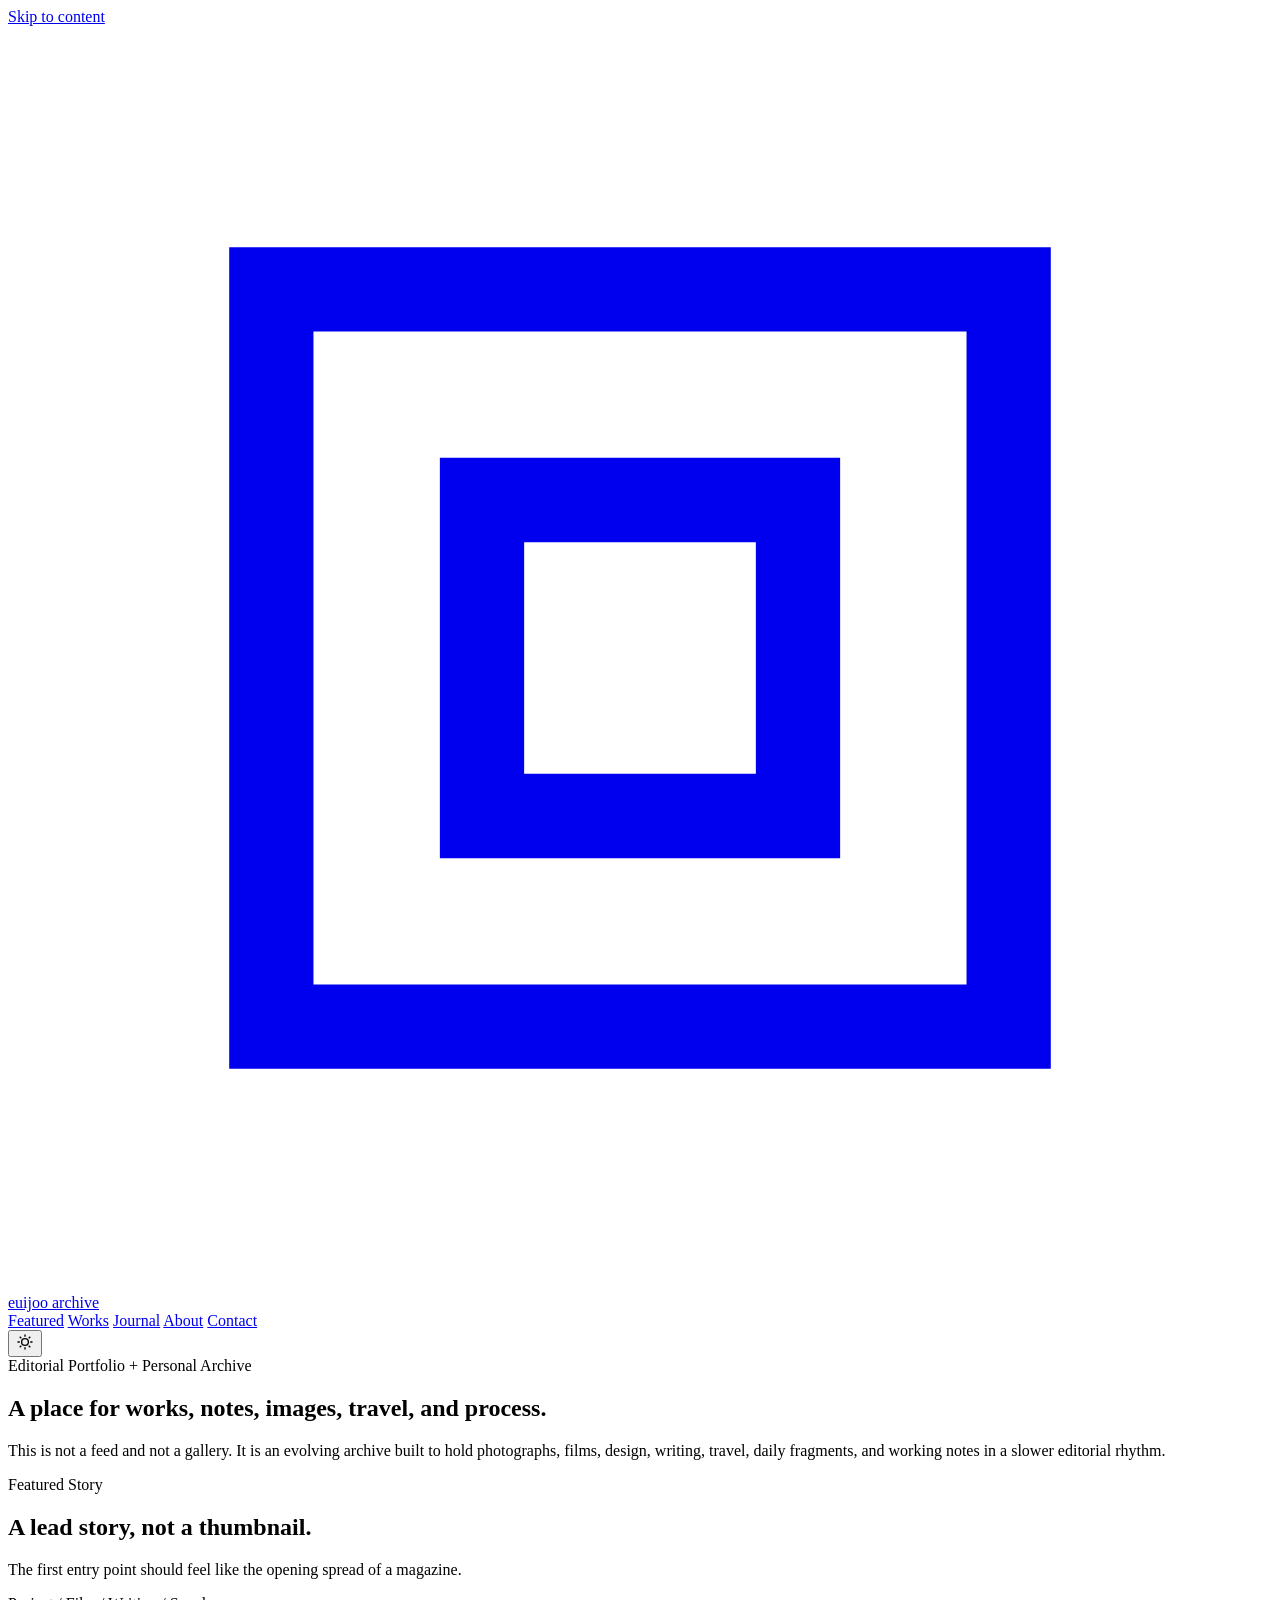
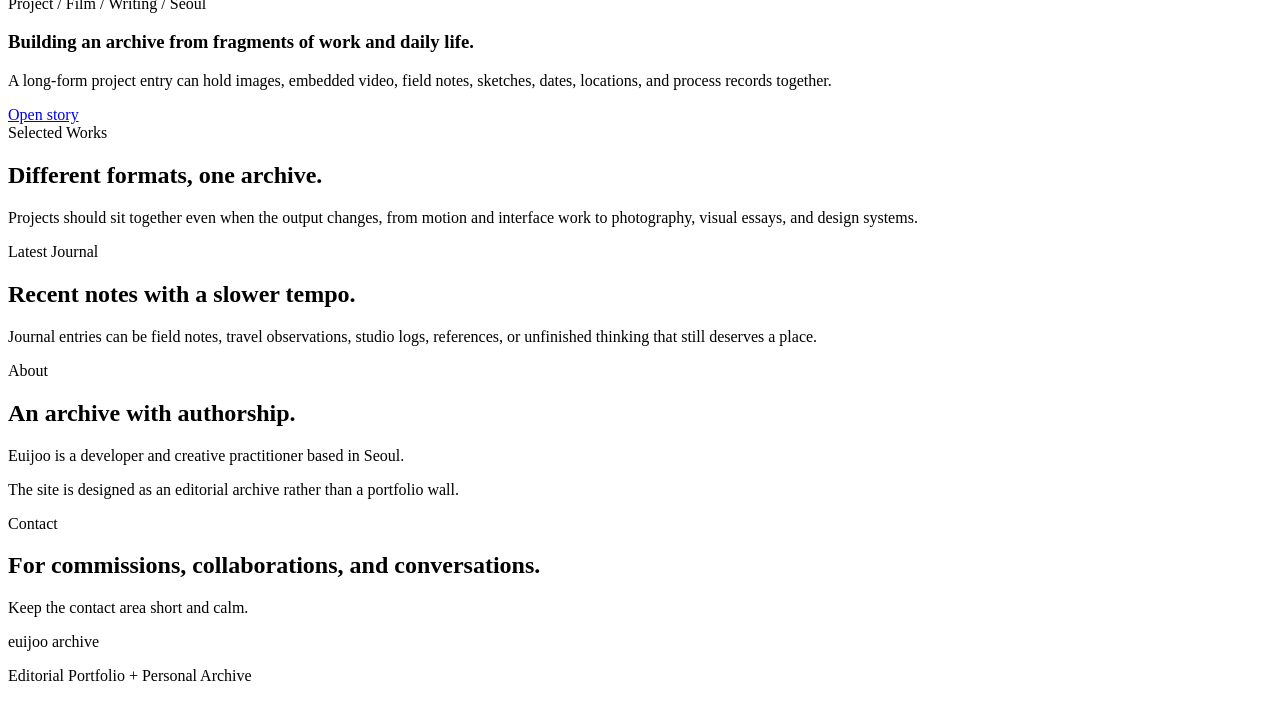
==== commit dbbe9247: "Refactor index.html with new content and layout Updated the index.html file to include new content a" ====
--- a/index.html
+++ b/index.html
@@ -12,480 +12,24 @@
   <link rel="preconnect" href="https://fonts.googleapis.com">
   <link rel="preconnect" href="https://fonts.gstatic.com" crossorigin>
   <link href="https://fonts.googleapis.com/css2?family=Instrument+Serif:ital@0;1&family=Inter:wght@400;500;600;700&display=swap" rel="stylesheet">
-
-  <style>
-    :root,
-    [data-theme="light"] {
-      --bg: #f5f2eb;
-      --bg-soft: #f0ece4;
-      --surface: #fbf8f2;
-      --line: #d9d1c5;
-      --text: #171512;
-      --muted: #6e675d;
-      --accent: #1f4b45;
-      --accent-soft: #d9e4df;
-
-      --font-display: 'Instrument Serif', Georgia, serif;
-      --font-body: 'Inter', Arial, sans-serif;
-
-      --text-xs: clamp(0.75rem, 0.72rem + 0.1vw, 0.82rem);
-      --text-sm: clamp(0.9rem, 0.86rem + 0.2vw, 1rem);
-      --text-base: clamp(1rem, 0.97rem + 0.2vw, 1.08rem);
-      --text-lg: clamp(1.2rem, 1.05rem + 0.5vw, 1.5rem);
-      --text-xl: clamp(1.8rem, 1.2rem + 1.5vw, 2.8rem);
-      --text-2xl: clamp(2.5rem, 1.3rem + 3vw, 4.8rem);
-
-      --space-2: 0.5rem;
-      --space-3: 0.75rem;
-      --space-4: 1rem;
-      --space-5: 1.25rem;
-      --space-6: 1.5rem;
-      --space-8: 2rem;
-      --space-10: 2.5rem;
-      --space-12: 3rem;
-      --space-16: 4rem;
-      --space-20: 5rem;
-      --space-24: 6rem;
-
-      --content: 1240px;
-      --reading: 68ch;
-    }
-
-    [data-theme="dark"] {
-      --bg: #121110;
-      --bg-soft: #181715;
-      --surface: #1c1b19;
-      --line: #34312c;
-      --text: #f3efe8;
-      --muted: #a29a90;
-      --accent: #87a89f;
-      --accent-soft: #22312d;
-    }
-
-    * {
-      box-sizing: border-box;
-      margin: 0;
-      padding: 0;
-    }
-
-    html {
-      scroll-behavior: smooth;
-    }
-
-    body {
-      background: var(--bg);
-      color: var(--text);
-      font-family: var(--font-body);
-      font-size: var(--text-base);
-      line-height: 1.65;
-      -webkit-font-smoothing: antialiased;
-      text-rendering: optimizeLegibility;
-    }
-
-    img {
-      display: block;
-      max-width: 100%;
-      height: auto;
-    }
-
-    a {
-      color: inherit;
-      text-decoration: none;
-    }
-
-    button {
-      border: 0;
-      background: none;
-      color: inherit;
-      font: inherit;
-      cursor: pointer;
-    }
-
-    .container {
-      width: min(var(--content), calc(100% - 2rem));
-      margin: 0 auto;
-    }
-
-    .site-header {
-      position: sticky;
-      top: 0;
-      z-index: 20;
-      backdrop-filter: blur(12px);
-      background: color-mix(in srgb, var(--bg) 88%, transparent);
-      border-bottom: 1px solid var(--line);
-    }
-
-    .header-inner {
-      min-height: 72px;
-      display: grid;
-      grid-template-columns: 1fr auto auto;
-      align-items: center;
-      gap: var(--space-4);
-    }
-
-    .brand {
-      display: inline-flex;
-      align-items: center;
-      gap: 0.85rem;
-      font-size: var(--text-sm);
-      letter-spacing: 0.08em;
-      text-transform: uppercase;
-    }
-
-    .brand-mark {
-      width: 28px;
-      height: 28px;
-      border: 1px solid currentColor;
-      display: grid;
-      place-items: center;
-      flex-shrink: 0;
-    }
-
-    .brand-mark svg {
-      width: 15px;
-      height: 15px;
-    }
-
-    .nav {
-      display: flex;
-      align-items: center;
-      gap: 1.25rem;
-      font-size: var(--text-sm);
-    }
-
-    .nav a {
-      position: relative;
-      padding: 0.25rem 0;
-      color: var(--muted);
-    }
-
-    .nav a:hover,
-    .nav a:focus-visible {
-      color: var(--text);
-    }
-
-    .theme-toggle {
-      width: 42px;
-      height: 42px;
-      border: 1px solid var(--line);
-      display: grid;
-      place-items: center;
-      background: var(--surface);
-    }
-
-    .theme-toggle:hover,
-    .theme-toggle:focus-visible {
-      border-color: var(--text);
-    }
-
-    .hero {
-      padding: clamp(4rem, 9vw, 8rem) 0 clamp(3rem, 7vw, 6rem);
-      border-bottom: 1px solid var(--line);
-    }
-
-    .hero-grid {
-      display: grid;
-      grid-template-columns: 1.2fr 0.8fr;
-      gap: var(--space-12);
-      align-items: end;
-    }
-
-    .eyebrow {
-      display: inline-block;
-      margin-bottom: var(--space-4);
-      font-size: var(--text-xs);
-      letter-spacing: 0.14em;
-      text-transform: uppercase;
-      color: var(--muted);
-    }
-
-    h1, h2, h3 {
-      font-weight: 400;
-      line-height: 1.02;
-      letter-spacing: -0.03em;
-      font-family: var(--font-display);
-    }
-
-    h1 {
-      max-width: 11ch;
-      font-size: var(--text-2xl);
-    }
-
-    .hero-copy {
-      max-width: 34ch;
-      color: var(--muted);
-      font-size: var(--text-lg);
-    }
-
-    .section {
-      padding: clamp(3rem, 7vw, 6rem) 0;
-      border-bottom: 1px solid var(--line);
-    }
-
-    .section-heading {
-      display: grid;
-      grid-template-columns: 220px 1fr;
-      gap: var(--space-8);
-      margin-bottom: var(--space-10);
-      align-items: start;
-    }
-
-    .section-label {
-      font-size: var(--text-xs);
-      letter-spacing: 0.14em;
-      text-transform: uppercase;
-      color: var(--muted);
-      padding-top: 0.3rem;
-    }
-
-    .section-title-wrap h2 {
-      font-size: var(--text-xl);
-      margin-bottom: var(--space-3);
-    }
-
-    .section-title-wrap p {
-      max-width: 56ch;
-      color: var(--muted);
-    }
-
-    .featured-card {
-      display: grid;
-      grid-template-columns: 1.05fr 0.95fr;
-      min-height: 560px;
-      border: 1px solid var(--line);
-      background: var(--surface);
-    }
-
-    .featured-media {
-      min-height: 100%;
-      background:
-        linear-gradient(to bottom, rgba(0,0,0,0.08), rgba(0,0,0,0.22)),
-        url('https://picsum.photos/seed/euijoo-archive-1/1200/1400') center/cover;
-    }
-
-    .featured-body {
-      display: flex;
-      flex-direction: column;
-      justify-content: space-between;
-      padding: clamp(1.5rem, 4vw, 3rem);
-      gap: var(--space-10);
-    }
-
-    .meta {
-      font-size: var(--text-xs);
-      letter-spacing: 0.12em;
-      text-transform: uppercase;
-      color: var(--muted);
-    }
-
-    .featured-body h3 {
-      font-size: clamp(2rem, 1.5rem + 1.6vw, 3.5rem);
-      max-width: 10ch;
-      margin: 0.5rem 0 1rem;
-    }
-
-    .featured-body p {
-      max-width: 34ch;
-      color: var(--muted);
-    }
-
-    .text-link {
-      display: inline-flex;
-      align-items: center;
-      gap: 0.65rem;
-      font-size: var(--text-sm);
-      letter-spacing: 0.04em;
-      text-transform: uppercase;
-    }
-
-    .text-link::after {
-      content: "↗";
-      font-size: 0.95em;
-    }
-
-    .grid-3 {
-      display: grid;
-      grid-template-columns: repeat(3, 1fr);
-      gap: var(--space-6);
-    }
-
-    .archive-card {
-      border-top: 1px solid var(--text);
-      padding-top: var(--space-4);
-    }
-
-    .archive-thumb {
-      aspect-ratio: 4 / 5;
-      margin-bottom: var(--space-4);
-      background: var(--bg-soft);
-      overflow: hidden;
-    }
-
-    .archive-thumb img {
-      width: 100%;
-      height: 100%;
-      object-fit: cover;
-      filter: saturate(0.92) contrast(1.02);
-    }
-
-    .archive-card h3 {
-      font-size: var(--text-lg);
-      margin: 0.35rem 0 0.6rem;
-    }
-
-    .archive-card p,
-    .journal-item p,
-    .about-grid p,
-    .contact-grid p {
-      color: var(--muted);
-    }
-
-    .journal-list {
-      display: grid;
-      gap: var(--space-4);
-    }
-
-    .journal-item {
-      display: grid;
-      grid-template-columns: 180px 1fr auto;
-      gap: var(--space-6);
-      align-items: start;
-      padding: var(--space-4) 0;
-      border-top: 1px solid var(--line);
-    }
-
-    .journal-item:last-child {
-      border-bottom: 1px solid var(--line);
-    }
-
-    .journal-date,
-    .journal-type {
-      font-size: var(--text-xs);
-      text-transform: uppercase;
-      letter-spacing: 0.12em;
-      color: var(--muted);
-    }
-
-    .journal-item h3 {
-      font-size: var(--text-lg);
-      margin-bottom: 0.4rem;
-    }
-
-    .about-grid,
-    .contact-grid {
-      display: grid;
-      grid-template-columns: 1fr 1fr;
-      gap: var(--space-8);
-    }
-
-    .about-grid p,
-    .contact-grid p {
-      max-width: var(--reading);
-    }
-
-    .contact-links {
-      display: grid;
-      gap: var(--space-3);
-      font-size: var(--text-lg);
-    }
-
-    .contact-links a {
-      width: fit-content;
-      border-bottom: 1px solid transparent;
-    }
-
-    .contact-links a:hover,
-    .contact-links a:focus-visible {
-      border-color: currentColor;
-    }
-
-    .site-footer {
-      padding: var(--space-8) 0 var(--space-10);
-      font-size: var(--text-sm);
-      color: var(--muted);
-    }
-
-    .footer-inner {
-      display: flex;
-      justify-content: space-between;
-      gap: var(--space-4);
-      flex-wrap: wrap;
-    }
-
-    @media (max-width: 1024px) {
-      .hero-grid,
-      .featured-card,
-      .section-heading,
-      .about-grid,
-      .contact-grid,
-      .journal-item {
-        grid-template-columns: 1fr;
-      }
-
-      .grid-3 {
-        grid-template-columns: 1fr 1fr;
-      }
-
-      .section-label {
-        padding-top: 0;
-      }
-
-      .featured-card {
-        min-height: auto;
-      }
-
-      .featured-media {
-        min-height: 420px;
-      }
-
-      .journal-item {
-        gap: var(--space-3);
-      }
-    }
-
-    @media (max-width: 720px) {
-      .header-inner {
-        grid-template-columns: 1fr auto;
-      }
-
-      .nav {
-        grid-column: 1 / -1;
-        padding-bottom: 0.85rem;
-        overflow-x: auto;
-      }
-
-      .grid-3 {
-        grid-template-columns: 1fr;
-      }
-
-      .hero-copy {
-        font-size: var(--text-base);
-      }
-
-      .featured-media {
-        min-height: 300px;
-      }
-
-      .featured-body h3 {
-        max-width: 100%;
-      }
-    }
-  </style>
+  <link rel="stylesheet" href="assets/css/style.css" />
 </head>
 <body>
+  <a class="skip-link" href="#main">Skip to content</a>
+
   <header class="site-header">
     <div class="container header-inner">
-      <a class="brand" href="#top" aria-label="euijoo home">
+      <a class="brand" href="index.html" aria-label="euijoo home">
         <span class="brand-mark" aria-hidden="true">
           <svg viewBox="0 0 24 24" fill="none" stroke="currentColor" stroke-width="1.6">
             <path d="M5 5h14v14H5z"></path>
             <path d="M9 9h6v6H9z"></path>
           </svg>
         </span>
-        <span>euijoo archive</span>
+        <span id="site-brand-text">euijoo archive</span>
       </a>
 
-      <nav class="nav" aria-label="Primary">
+      <nav class="nav" aria-label="Primary" id="primary-nav">
         <a href="#featured">Featured</a>
         <a href="#works">Works</a>
         <a href="#journal">Journal</a>
@@ -502,19 +46,19 @@
     </div>
   </header>
 
-  <main id="top">
+  <main id="main">
     <section class="hero">
       <div class="container hero-grid">
         <div>
-          <span class="eyebrow">Editorial Portfolio + Personal Archive</span>
-          <h1>
+          <span class="eyebrow" id="hero-eyebrow">Editorial Portfolio + Personal Archive</span>
+          <h1 id="hero-title">
             A place for works,
             notes, images,
             travel, and process.
           </h1>
         </div>
 
-        <p class="hero-copy">
+        <p class="hero-copy" id="hero-description">
           This is not a feed and not a gallery. It is an evolving archive built to hold
           photographs, films, design, writing, travel, daily fragments, and working notes
           in a slower editorial rhythm.
@@ -527,29 +71,27 @@
         <div class="section-heading">
           <div class="section-label">Featured Story</div>
           <div class="section-title-wrap">
-            <h2>A lead story, not a thumbnail.</h2>
-            <p>
-              The first entry point should feel like the opening spread of a magazine:
-              one selected narrative, enough space to read, and one clear path inward.
+            <h2 id="featured-section-title">A lead story, not a thumbnail.</h2>
+            <p id="featured-section-description">
+              The first entry point should feel like the opening spread of a magazine.
             </p>
           </div>
         </div>
 
-        <article class="featured-card">
-          <div class="featured-media" aria-hidden="true"></div>
+        <article class="featured-card" id="featured-card">
+          <div class="featured-media" id="featured-media" aria-hidden="true"></div>
 
           <div class="featured-body">
             <div>
-              <div class="meta">Project / Film / Writing / Seoul</div>
-              <h3>Building an archive from fragments of work and daily life.</h3>
-              <p>
+              <div class="meta" id="featured-meta">Project / Film / Writing / Seoul</div>
+              <h3 id="featured-title">Building an archive from fragments of work and daily life.</h3>
+              <p id="featured-summary">
                 A long-form project entry can hold images, embedded video, field notes,
-                sketches, dates, locations, and process records together without turning
-                everything into the same kind of post.
+                sketches, dates, locations, and process records together.
               </p>
             </div>
 
-            <a class="text-link" href="project/index.html">Open story</a>
+            <a class="text-link" id="featured-link" href="project/index.html">Open story</a>
           </div>
         </article>
       </div>
@@ -568,52 +110,7 @@
           </div>
         </div>
 
-        <div class="grid-3">
-          <article class="archive-card">
-            <div class="archive-thumb">
-              <img
-                src="https://picsum.photos/seed/euijoo-work-1/900/1100"
-                alt="Editorial project cover"
-                width="900"
-                height="1100"
-                loading="lazy"
-              />
-            </div>
-            <div class="meta">Design / Interface</div>
-            <h3>Streaming interfaces and visual pacing.</h3>
-            <p>Digital product work presented with context, not just screens.</p>
-          </article>
-
-          <article class="archive-card">
-            <div class="archive-thumb">
-              <img
-                src="https://picsum.photos/seed/euijoo-work-2/900/1100"
-                alt="Photography project cover"
-                width="900"
-                height="1100"
-                loading="lazy"
-              />
-            </div>
-            <div class="meta">Photography / Travel</div>
-            <h3>Images gathered through movement and place.</h3>
-            <p>Travel and daily observation can live beside commissioned work.</p>
-          </article>
-
-          <article class="archive-card">
-            <div class="archive-thumb">
-              <img
-                src="https://picsum.photos/seed/euijoo-work-3/900/1100"
-                alt="Writing and journal project cover"
-                width="900"
-                height="1100"
-                loading="lazy"
-              />
-            </div>
-            <div class="meta">Writing / Archive</div>
-            <h3>Essays, captions, notes, and process records.</h3>
-            <p>Short text and long text should share the same editorial language.</p>
-          </article>
-        </div>
+        <div class="grid-3" id="works-grid"></div>
       </div>
     </section>
 
@@ -630,34 +127,7 @@
           </div>
         </div>
 
-        <div class="journal-list">
-          <article class="journal-item">
-            <div class="journal-date">July 2026</div>
-            <div>
-              <h3>On building a portfolio that reads like a publication.</h3>
-              <p>The archive needs pacing, hierarchy, and recurring formats more than visual noise.</p>
-            </div>
-            <div class="journal-type">Essay</div>
-          </article>
-
-          <article class="journal-item">
-            <div class="journal-date">June 2026</div>
-            <div>
-              <h3>Travel images, contact sheets, and location-based memory.</h3>
-              <p>Not every image belongs in a gallery; some belong inside a sequence and a date.</p>
-            </div>
-            <div class="journal-type">Travel</div>
-          </article>
-
-          <article class="journal-item">
-            <div class="journal-date">May 2026</div>
-            <div>
-              <h3>Working notes from interface experiments and visual edits.</h3>
-              <p>Process logs can be concise and still feel composed when the system is consistent.</p>
-            </div>
-            <div class="journal-type">Process</div>
-          </article>
-        </div>
+        <div class="journal-list" id="journal-list"></div>
       </div>
     </section>
 
@@ -671,13 +141,11 @@
         </div>
 
         <div class="about-grid">
-          <p>
-            Euijoo is a developer and creative practitioner based in Seoul, building digital
-            projects across web, media, interface, image, and writing.
+          <p id="about-preview-text-1">
+            Euijoo is a developer and creative practitioner based in Seoul.
           </p>
-          <p>
-            The site is designed as an editorial archive rather than a portfolio wall, so the
-            work can be arranged by story, medium, sequence, and time.
+          <p id="about-preview-text-2">
+            The site is designed as an editorial archive rather than a portfolio wall.
           </p>
         </div>
       </div>
@@ -688,21 +156,16 @@
         <div class="section-heading">
           <div class="section-label">Contact</div>
           <div class="section-title-wrap">
-            <h2>For commissions, collaborations, and conversations.</h2>
+            <h2 id="contact-heading">For commissions, collaborations, and conversations.</h2>
           </div>
         </div>
 
         <div class="contact-grid">
-          <p>
-            Keep the contact area short and calm. One or two reliable paths are enough when the
-            rest of the site already explains the tone of the work.
+          <p id="contact-description">
+            Keep the contact area short and calm.
           </p>
 
-          <div class="contact-links">
-            <a href="mailto:hello@euijoo.com">hello@euijoo.com</a>
-            <a href="about.html">Read more about the archive</a>
-            <a href="contact.html">Open contact page</a>
-          </div>
+          <div class="contact-links" id="contact-links"></div>
         </div>
       </div>
     </section>
@@ -710,24 +173,11 @@
 
   <footer class="site-footer">
     <div class="container footer-inner">
-      <p>euijoo archive</p>
-      <p>Editorial Portfolio + Personal Archive</p>
+      <p id="footer-brand">euijoo archive</p>
+      <p id="footer-tagline">Editorial Portfolio + Personal Archive</p>
     </div>
   </footer>
 
-  <script>
-    (function () {
-      const root = document.documentElement;
-      const toggle = document.querySelector("[data-theme-toggle]");
-      let theme = window.matchMedia("(prefers-color-scheme: dark)").matches ? "dark" : "light";
-
-      root.setAttribute("data-theme", theme);
-
-      toggle.addEventListener("click", () => {
-        theme = theme === "dark" ? "light" : "dark";
-        root.setAttribute("data-theme", theme);
-      });
-    })();
-  </script>
+  <script src="assets/js/main.js" defer></script>
 </body>
 </html>
--- a/assets/css/style.css
+++ b/assets/css/style.css
@@ -0,0 +1,3 @@
+@import "components/header.css";
+@import "components/hero.css";
+...
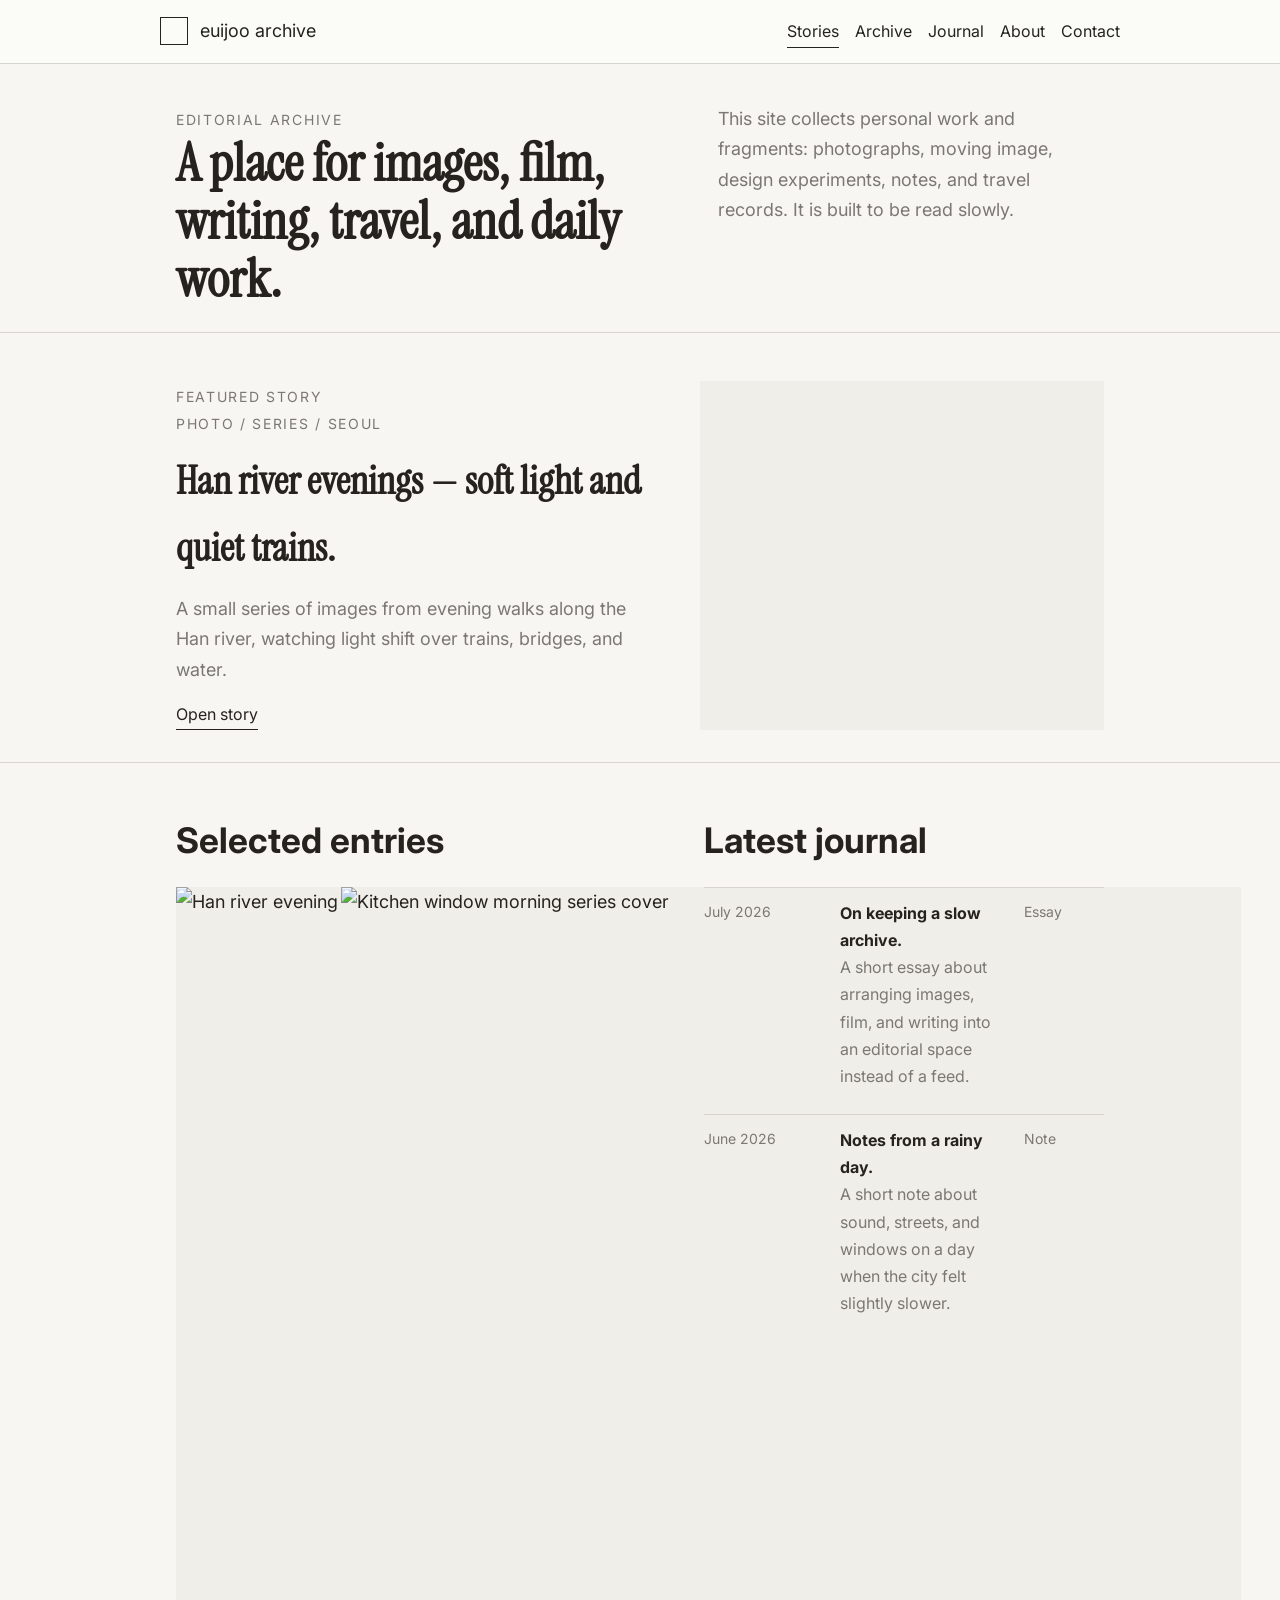
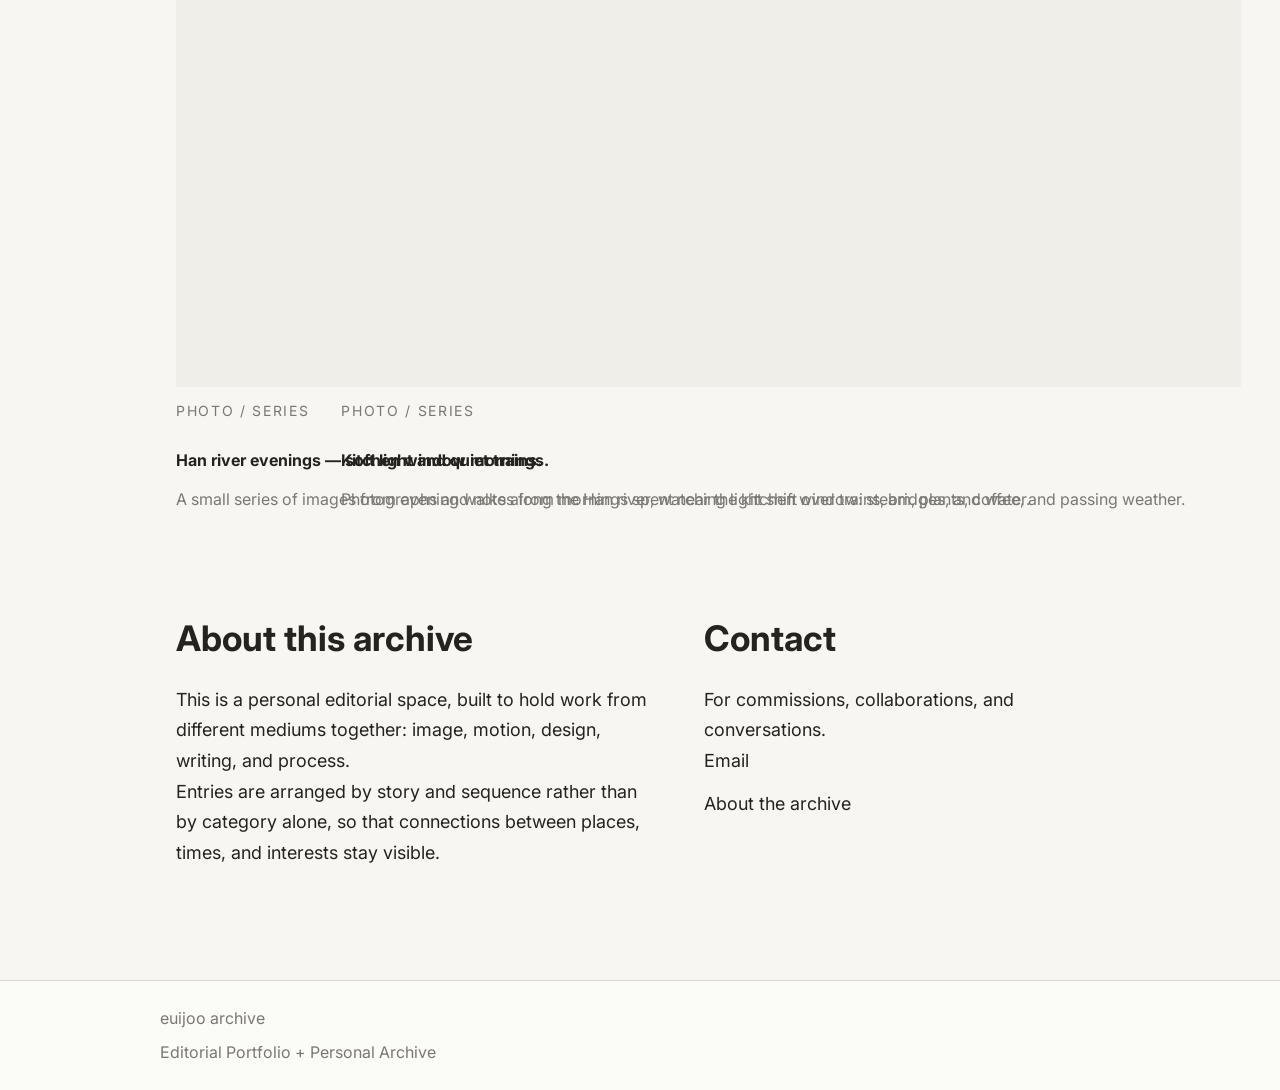
==== commit 9e8b7df5: "Add files via upload" ====
--- a/index.html
+++ b/index.html
@@ -1,183 +1,100 @@
-<!DOCTYPE html>
-<html lang="ko">
-<head>
-  <meta charset="UTF-8" />
-  <meta name="viewport" content="width=device-width, initial-scale=1.0" />
-  <title>euijoo — Editorial Archive</title>
-  <meta
-    name="description"
-    content="An editorial portfolio and personal archive for image, film, design, writing, travel, and process."
-  />
-
-  <link rel="preconnect" href="https://fonts.googleapis.com">
-  <link rel="preconnect" href="https://fonts.gstatic.com" crossorigin>
-  <link href="https://fonts.googleapis.com/css2?family=Instrument+Serif:ital@0;1&family=Inter:wght@400;500;600;700&display=swap" rel="stylesheet">
-  <link rel="stylesheet" href="assets/css/style.css" />
-</head>
-<body>
-  <a class="skip-link" href="#main">Skip to content</a>
-
-  <header class="site-header">
-    <div class="container header-inner">
-      <a class="brand" href="index.html" aria-label="euijoo home">
-        <span class="brand-mark" aria-hidden="true">
-          <svg viewBox="0 0 24 24" fill="none" stroke="currentColor" stroke-width="1.6">
-            <path d="M5 5h14v14H5z"></path>
-            <path d="M9 9h6v6H9z"></path>
-          </svg>
-        </span>
-        <span id="site-brand-text">euijoo archive</span>
-      </a>
-
-      <nav class="nav" aria-label="Primary" id="primary-nav">
-        <a href="#featured">Featured</a>
-        <a href="#works">Works</a>
-        <a href="#journal">Journal</a>
-        <a href="about.html">About</a>
-        <a href="contact.html">Contact</a>
-      </nav>
-
-      <button class="theme-toggle" type="button" data-theme-toggle aria-label="Toggle theme">
-        <svg width="18" height="18" viewBox="0 0 24 24" fill="none" stroke="currentColor" stroke-width="1.8" aria-hidden="true">
-          <circle cx="12" cy="12" r="4.5"></circle>
-          <path d="M12 2v3M12 19v3M2 12h3M19 12h3M4.93 4.93l2.12 2.12M16.95 16.95l2.12 2.12M19.07 4.93l-2.12 2.12M7.05 16.95l-2.12 2.12"></path>
-        </svg>
-      </button>
-    </div>
-  </header>
-
-  <main id="main">
-    <section class="hero">
-      <div class="container hero-grid">
-        <div>
-          <span class="eyebrow" id="hero-eyebrow">Editorial Portfolio + Personal Archive</span>
-          <h1 id="hero-title">
-            A place for works,
-            notes, images,
-            travel, and process.
-          </h1>
-        </div>
-
-        <p class="hero-copy" id="hero-description">
-          This is not a feed and not a gallery. It is an evolving archive built to hold
-          photographs, films, design, writing, travel, daily fragments, and working notes
-          in a slower editorial rhythm.
-        </p>
-      </div>
-    </section>
-
-    <section class="section" id="featured">
-      <div class="container">
-        <div class="section-heading">
-          <div class="section-label">Featured Story</div>
-          <div class="section-title-wrap">
-            <h2 id="featured-section-title">A lead story, not a thumbnail.</h2>
-            <p id="featured-section-description">
-              The first entry point should feel like the opening spread of a magazine.
-            </p>
-          </div>
-        </div>
-
-        <article class="featured-card" id="featured-card">
-          <div class="featured-media" id="featured-media" aria-hidden="true"></div>
-
-          <div class="featured-body">
-            <div>
-              <div class="meta" id="featured-meta">Project / Film / Writing / Seoul</div>
-              <h3 id="featured-title">Building an archive from fragments of work and daily life.</h3>
-              <p id="featured-summary">
-                A long-form project entry can hold images, embedded video, field notes,
-                sketches, dates, locations, and process records together.
-              </p>
-            </div>
-
-            <a class="text-link" id="featured-link" href="project/index.html">Open story</a>
-          </div>
-        </article>
-      </div>
-    </section>
-
-    <section class="section" id="works">
-      <div class="container">
-        <div class="section-heading">
-          <div class="section-label">Selected Works</div>
-          <div class="section-title-wrap">
-            <h2>Different formats, one archive.</h2>
-            <p>
-              Projects should sit together even when the output changes, from motion and
-              interface work to photography, visual essays, and design systems.
-            </p>
-          </div>
-        </div>
-
-        <div class="grid-3" id="works-grid"></div>
-      </div>
-    </section>
-
-    <section class="section" id="journal">
-      <div class="container">
-        <div class="section-heading">
-          <div class="section-label">Latest Journal</div>
-          <div class="section-title-wrap">
-            <h2>Recent notes with a slower tempo.</h2>
-            <p>
-              Journal entries can be field notes, travel observations, studio logs,
-              references, or unfinished thinking that still deserves a place.
-            </p>
-          </div>
-        </div>
-
-        <div class="journal-list" id="journal-list"></div>
-      </div>
-    </section>
-
-    <section class="section" id="about-preview">
-      <div class="container">
-        <div class="section-heading">
-          <div class="section-label">About</div>
-          <div class="section-title-wrap">
-            <h2>An archive with authorship.</h2>
-          </div>
-        </div>
-
-        <div class="about-grid">
-          <p id="about-preview-text-1">
-            Euijoo is a developer and creative practitioner based in Seoul.
-          </p>
-          <p id="about-preview-text-2">
-            The site is designed as an editorial archive rather than a portfolio wall.
-          </p>
-        </div>
-      </div>
-    </section>
-
-    <section class="section" id="contact-preview">
-      <div class="container">
-        <div class="section-heading">
-          <div class="section-label">Contact</div>
-          <div class="section-title-wrap">
-            <h2 id="contact-heading">For commissions, collaborations, and conversations.</h2>
-          </div>
-        </div>
-
-        <div class="contact-grid">
-          <p id="contact-description">
-            Keep the contact area short and calm.
-          </p>
-
-          <div class="contact-links" id="contact-links"></div>
-        </div>
-      </div>
-    </section>
-  </main>
-
-  <footer class="site-footer">
-    <div class="container footer-inner">
-      <p id="footer-brand">euijoo archive</p>
-      <p id="footer-tagline">Editorial Portfolio + Personal Archive</p>
-    </div>
-  </footer>
-
-  <script src="assets/js/main.js" defer></script>
-</body>
-</html>
+<!DOCTYPE html>
+<html lang="ko">
+<head>
+  <meta charset="UTF-8" />
+  <meta name="viewport" content="width=device-width, initial-scale=1.0" />
+  <title>euijoo — archive</title>
+  <meta name="description" content="A personal editorial archive for images, film, writing, travel, and daily work." />
+  <link rel="preconnect" href="https://fonts.googleapis.com">
+  <link rel="preconnect" href="https://fonts.gstatic.com" crossorigin>
+  <link href="https://fonts.googleapis.com/css2?family=Instrument+Serif:ital@0;1&family=Inter:wght@400;500;600;700&display=swap" rel="stylesheet">
+  <link rel="stylesheet" href="assets/css/style.css" />
+</head>
+<body data-page="home">
+  <header class="site-header">
+    <div class="container header-inner">
+      <a class="brand" href="index.html" aria-label="euijoo home">
+        <span class="brand-mark" aria-hidden="true"></span>
+        <span id="site-brand-text">euijoo archive</span>
+      </a>
+      <nav class="nav" aria-label="Primary">
+        <a href="index.html#featured" aria-current="page">Stories</a>
+        <a href="work.html">Archive</a>
+        <a href="journal.html">Journal</a>
+        <a href="about.html">About</a>
+        <a href="contact.html">Contact</a>
+      </nav>
+    </div>
+  </header>
+
+  <main>
+    <section class="page-intro">
+      <div class="container page-intro-grid">
+        <div>
+          <span class="eyebrow" id="hero-eyebrow">Editorial Archive</span>
+          <h1 id="hero-title">A place for images, film, writing, travel, and daily work.</h1>
+        </div>
+        <p class="page-intro-copy" id="hero-description">
+          This site collects personal work and fragments: photographs, moving image, design experiments, notes, and travel records. It is built to be read slowly.
+        </p>
+      </div>
+    </section>
+
+    <section class="home-featured" id="featured">
+      <div class="container home-featured-grid">
+        <div>
+          <span class="section-label" id="featured-section-title">Featured Story</span>
+          <div class="home-featured-meta" id="featured-meta">Photo / Series / Seoul</div>
+          <h2 class="home-featured-title" id="featured-title">Late trains and soft light along the Han river.</h2>
+          <p class="home-featured-summary" id="featured-summary">
+            A small series of images and notes from evening walks along the river, watching light, movement, and people passing.
+          </p>
+          <a class="home-featured-link" id="featured-link" href="project/index.html">Open story</a>
+        </div>
+        <div class="home-featured-media" id="featured-media"></div>
+      </div>
+    </section>
+
+    <section class="section">
+      <div class="container home-grid">
+        <div>
+          <h2>Selected entries</h2>
+          <div id="works-grid" class="archive-card-grid"></div>
+        </div>
+        <div>
+          <h2>Latest journal</h2>
+          <div id="journal-list" class="journal-list"></div>
+        </div>
+      </div>
+    </section>
+
+    <section class="section">
+      <div class="container home-grid">
+        <div>
+          <h2>About this archive</h2>
+          <p id="about-preview-text-1">
+            This is a personal editorial space, built to hold work from different mediums together: image, motion, design, writing, and process.
+          </p>
+          <p id="about-preview-text-2">
+            Entries are arranged by story and sequence rather than by category alone, so that connections between places, times, and interests stay visible.
+          </p>
+        </div>
+        <div>
+          <h2 id="contact-heading">Contact</h2>
+          <p id="contact-description">For commissions, collaborations, and conversations.</p>
+          <div id="contact-links" class="journal-list"></div>
+        </div>
+      </div>
+    </section>
+  </main>
+
+  <footer class="site-footer">
+    <div class="container footer-inner">
+      <p id="footer-brand">euijoo archive</p>
+      <p id="footer-tagline">Editorial Portfolio + Personal Archive</p>
+    </div>
+  </footer>
+
+  <script src="assets/js/main.js" defer></script>
+</body>
+</html>
--- a/assets/css/style.css
+++ b/assets/css/style.css
@@ -1,3 +1,229 @@
-@import "components/header.css";
-@import "components/hero.css";
-...
+
+:root {
+  --font-body: 'Inter', system-ui, -apple-system, BlinkMacSystemFont, 'Segoe UI', sans-serif;
+  --font-display: 'Instrument Serif', Georgia, serif;
+  --text-xs:   clamp(0.75rem,  0.7rem  + 0.25vw, 0.875rem);
+  --text-sm:   clamp(0.875rem, 0.8rem  + 0.35vw, 1rem);
+  --text-base: clamp(1rem,     0.95rem + 0.25vw, 1.125rem);
+  --text-lg:   clamp(1.125rem, 1rem    + 0.75vw, 1.5rem);
+  --text-xl:   clamp(1.5rem,   1.2rem  + 1.25vw, 2.25rem);
+
+  --space-1: 0.25rem;
+  --space-2: 0.5rem;
+  --space-3: 0.75rem;
+  --space-4: 1rem;
+  --space-5: 1.25rem;
+  --space-6: 1.5rem;
+  --space-8: 2rem;
+  --space-10: 2.5rem;
+  --space-12: 3rem;
+  --space-16: 4rem;
+
+  --bg: #f7f6f2;
+  --bg-soft: #f0eee8;
+  --surface: #fbfbf8;
+  --text: #26231f;
+  --muted: #7b7873;
+  --line: #d7d3cd;
+}
+
+*, *::before, *::after { box-sizing: border-box; margin: 0; padding: 0; }
+html { text-size-adjust: none; scroll-behavior: smooth; }
+body {
+  min-height: 100vh;
+  font-family: var(--font-body);
+  font-size: var(--text-base);
+  line-height: 1.7;
+  color: var(--text);
+  background: var(--bg);
+}
+img { display: block; max-width: 100%; height: auto; }
+a { color: inherit; text-decoration: none; }
+main { padding-bottom: var(--space-16); }
+
+.container {
+  max-width: 960px;
+  margin: 0 auto;
+  padding: 0 var(--space-4);
+}
+
+.site-header {
+  border-bottom: 1px solid var(--line);
+  background: var(--surface);
+}
+.header-inner {
+  display: flex;
+  align-items: center;
+  justify-content: space-between;
+  padding: var(--space-4) 0;
+}
+.brand { display: flex; align-items: center; gap: var(--space-3); }
+.brand-mark {
+  width: 28px; height: 28px;
+  border: 1px solid var(--text);
+  display: flex; align-items: center; justify-content: center;
+}
+.nav { display: flex; gap: var(--space-4); font-size: var(--text-sm); }
+.nav a { position: relative; }
+.nav a::after {
+  content: '';
+  position: absolute;
+  left: 0; right: 0; bottom: -0.2rem;
+  height: 1px;
+  background: transparent;
+}
+.nav a[aria-current="page"]::after { background: var(--text); }
+
+.site-footer {
+  border-top: 1px solid var(--line);
+  background: var(--surface);
+}
+.footer-inner {
+  padding: var(--space-6) 0;
+  display: grid;
+  gap: 0.4rem;
+  font-size: var(--text-sm);
+  color: var(--muted);
+}
+
+.eyebrow {
+  font-size: var(--text-xs);
+  letter-spacing: 0.12em;
+  text-transform: uppercase;
+  color: var(--muted);
+}
+.section-label {
+  font-size: var(--text-xs);
+  letter-spacing: 0.12em;
+  text-transform: uppercase;
+  color: var(--muted);
+}
+
+.page-intro {
+  padding: var(--space-10) 0 var(--space-6);
+  border-bottom: 1px solid var(--line);
+}
+.page-intro-grid {
+  display: grid;
+  grid-template-columns: minmax(0, 1.3fr) minmax(0, 1fr);
+  gap: var(--space-10);
+}
+.page-intro h1 {
+  font-family: var(--font-display);
+  font-size: clamp(2.5rem, 1.7rem + 2vw, 4.4rem);
+  line-height: 1.1;
+}
+.page-intro-copy {
+  max-width: 40ch;
+  color: var(--muted);
+}
+
+.section { padding: var(--space-12) 0; }
+
+.home-featured {
+  padding: var(--space-12) 0 var(--space-8);
+  border-bottom: 1px solid var(--line);
+}
+.home-featured-grid {
+  display: grid;
+  grid-template-columns: minmax(0, 1.2fr) minmax(0, 1fr);
+  gap: var(--space-10);
+}
+.home-featured-title {
+  font-family: var(--font-display);
+  font-size: clamp(2rem, 1.5rem + 1.2vw, 3.2rem);
+}
+.home-featured-meta {
+  font-size: var(--text-xs);
+  letter-spacing: 0.12em;
+  text-transform: uppercase;
+  color: var(--muted);
+  margin-bottom: var(--space-3);
+}
+.home-featured-summary {
+  margin-top: var(--space-3);
+  color: var(--muted);
+}
+.home-featured-link {
+  margin-top: var(--space-4);
+  display: inline-block;
+  font-size: var(--text-sm);
+  border-bottom: 1px solid var(--text);
+}
+.home-featured-media {
+  min-height: 260px;
+  background-size: cover;
+  background-position: center;
+  background-color: var(--bg-soft);
+}
+
+.home-grid {
+  display: grid;
+  grid-template-columns: minmax(0, 1.2fr) minmax(0, 1fr);
+  gap: var(--space-12);
+}
+.home-grid h2 {
+  font-size: var(--text-xl);
+  margin-bottom: var(--space-4);
+}
+
+.archive-card-grid {
+  display: grid;
+  grid-template-columns: repeat(3, minmax(0, 1fr));
+  gap: var(--space-4);
+}
+.archive-card {
+  display: grid;
+  gap: var(--space-3);
+}
+.archive-thumb img { background: var(--bg-soft); }
+.archive-card h3 { font-size: var(--text-sm); }
+.archive-card p {
+  font-size: var(--text-sm);
+  color: var(--muted);
+}
+
+.journal-list {
+  display: grid;
+  gap: var(--space-3);
+}
+.journal-item {
+  display: grid;
+  grid-template-columns: 120px minmax(0, 1fr) 80px;
+  gap: var(--space-4);
+  padding: var(--space-3) 0;
+  border-top: 1px solid var(--line);
+}
+.journal-date {
+  font-size: var(--text-xs);
+  color: var(--muted);
+}
+.journal-item h3 {
+  font-size: var(--text-sm);
+}
+.journal-item p {
+  font-size: var(--text-sm);
+  color: var(--muted);
+}
+.journal-type {
+  font-size: var(--text-xs);
+  color: var(--muted);
+}
+
+.empty-state {
+  padding: var(--space-8);
+  border: 1px solid var(--line);
+  background: var(--surface);
+}
+.empty-state h3 { margin-bottom: var(--space-3); }
+.empty-state p { color: var(--muted); }
+
+@media (max-width: 960px) {
+  .page-intro-grid,
+  .home-featured-grid,
+  .home-grid,
+  .archive-card-grid,
+  .journal-item {
+    grid-template-columns: 1fr;
+  }
+}
